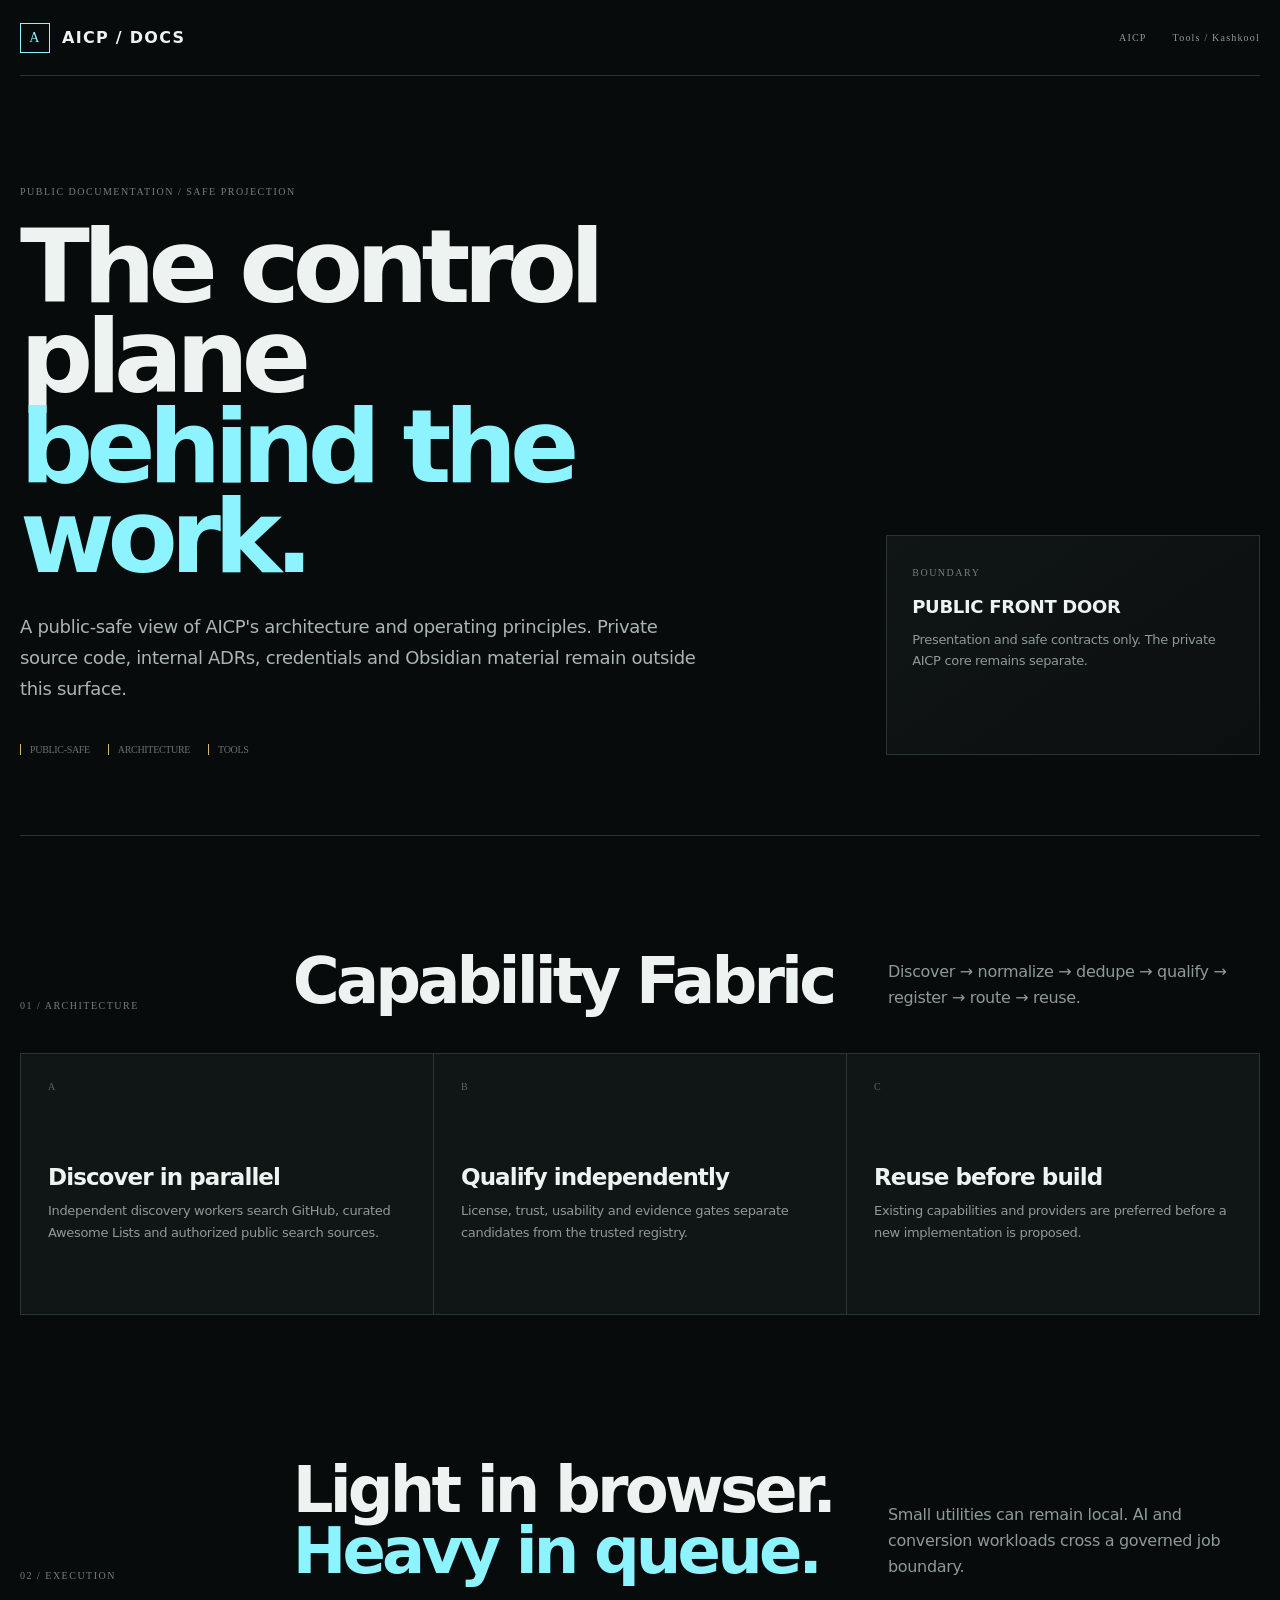
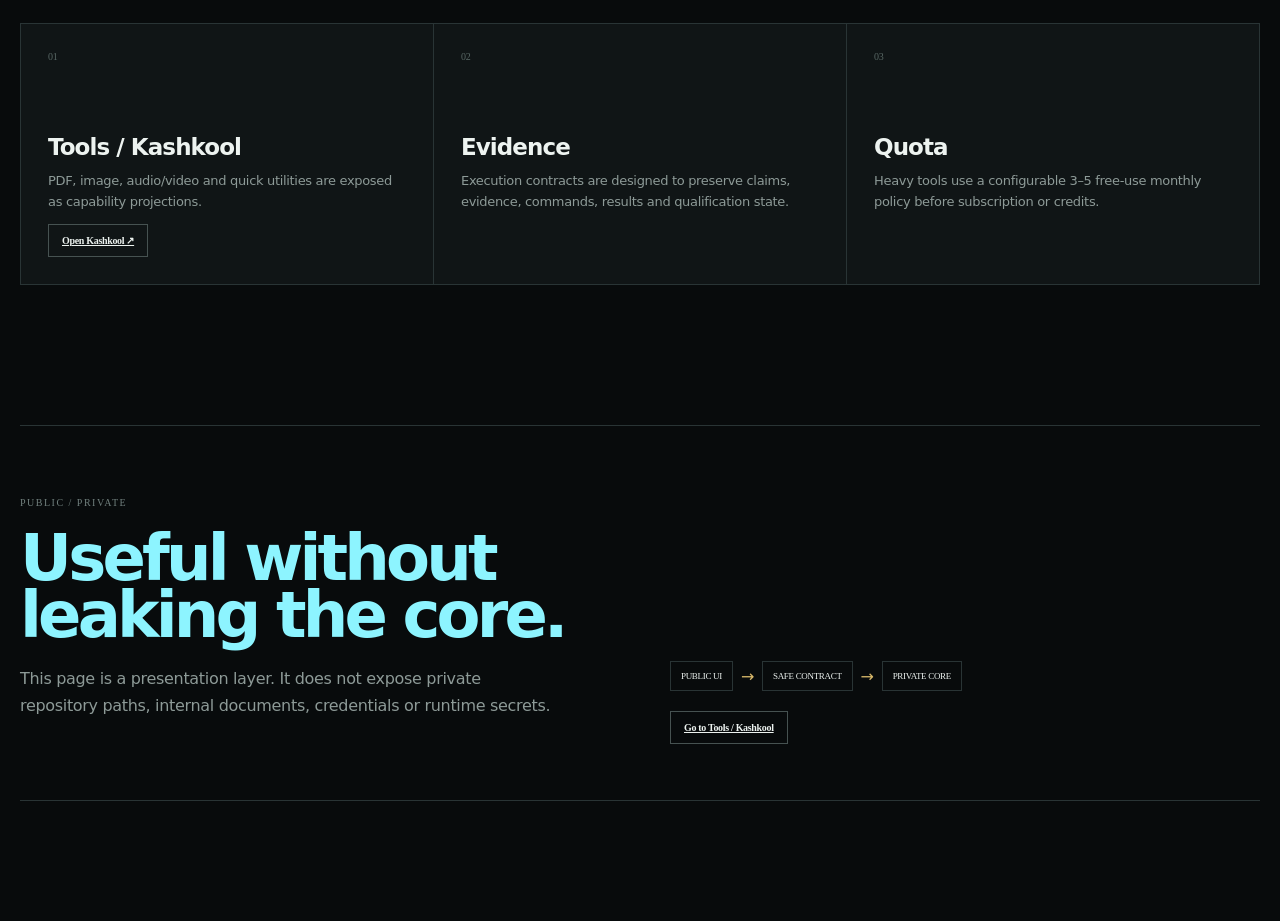
==== docs/index.html @ 6604a56f "feat: publish AICP Tools Kashkool" ====
<!doctype html>
<html lang="en">
<head><meta charset="utf-8"><meta name="viewport" content="width=device-width,initial-scale=1">
<title>AICP — Public Documentation</title><link rel="stylesheet" href="../tools/style.css"></head>
<body>
<header class="nav"><a class="brand" href="../"><span class="brand-mark">A</span><span>AICP / DOCS</span></a>
<nav><a href="../">AICP</a><a href="../tools/">Tools / Kashkool</a></nav></header>
<main>
<section class="hero"><div><p class="eyebrow">PUBLIC DOCUMENTATION / SAFE PROJECTION</p><h1>The control plane<br><em>behind the work.</em></h1>
<p class="lede">A public-safe view of AICP's architecture and operating principles. Private source code, internal ADRs, credentials and Obsidian material remain outside this surface.</p>
<div class="hero-meta"><span>PUBLIC-SAFE</span><span>ARCHITECTURE</span><span>TOOLS</span></div></div>
<aside class="status"><span class="status-kicker">BOUNDARY</span><strong>PUBLIC FRONT DOOR</strong><p>Presentation and safe contracts only. The private AICP core remains separate.</p></aside></section>
<section class="catalog"><div class="section-head"><span>01 / ARCHITECTURE</span><h2>Capability Fabric</h2><p>Discover → normalize → dedupe → qualify → register → route → reuse.</p></div>
<div class="grid"><article class="tool featured"><span class="num">A</span><h3>Discover in parallel</h3><p>Independent discovery workers search GitHub, curated Awesome Lists and authorized public search sources.</p></article>
<article class="tool"><span class="num">B</span><h3>Qualify independently</h3><p>License, trust, usability and evidence gates separate candidates from the trusted registry.</p></article>
<article class="tool"><span class="num">C</span><h3>Reuse before build</h3><p>Existing capabilities and providers are preferred before a new implementation is proposed.</p></article></div></section>
<section class="catalog"><div class="section-head"><span>02 / EXECUTION</span><h2>Light in browser.<br><em>Heavy in queue.</em></h2><p>Small utilities can remain local. AI and conversion workloads cross a governed job boundary.</p></div>
<div class="grid"><article class="tool featured"><span class="num">01</span><h3>Tools / Kashkool</h3><p>PDF, image, audio/video and quick utilities are exposed as capability projections.</p><a class="tool-btn" href="../tools/">Open Kashkool ↗</a></article>
<article class="tool"><span class="num">02</span><h3>Evidence</h3><p>Execution contracts are designed to preserve claims, evidence, commands, results and qualification state.</p></article>
<article class="tool"><span class="num">03</span><h3>Quota</h3><p>Heavy tools use a configurable 3–5 free-use monthly policy before subscription or credits.</p></article></div></section>
<section class="governance"><div><span class="eyebrow">PUBLIC / PRIVATE</span><h2>Useful without leaking the core.</h2><p>This page is a presentation layer. It does not expose private repository paths, internal documents, credentials or runtime secrets.</p></div>
<div><div class="fabric-flow"><b>PUBLIC UI</b><i>→</i><b>SAFE CONTRACT</b><i>→</i><b>PRIVATE CORE</b></div><a class="build-btn" href="../tools/">Go to Tools / Kashkool</a></div></section>
</main></body></html>
---- tools/style.css ----
:root{--bg:#080b0c;--surface:#101516;--surface2:#151b1c;--line:#293435;--text:#edf3f0;--muted:#8d9a97;--cyan:#8df4ff;--gold:#d8b86a;--patina:#9fc7b0;--orange:#ffb15c;--max:1240px}
*{box-sizing:border-box}html{scroll-behavior:smooth}body{margin:0;background:var(--bg);color:var(--text);font-family:Manrope,system-ui,sans-serif;letter-spacing:-.02em}a{color:inherit}.nav{height:76px;max-width:var(--max);margin:auto;display:flex;align-items:center;justify-content:space-between;border-bottom:1px solid var(--line)}.brand{display:flex;align-items:center;gap:12px;text-decoration:none;font-weight:800;letter-spacing:.08em}.brand-mark{display:grid;place-items:center;width:30px;height:30px;border:1px solid var(--cyan);color:var(--cyan);font:14px "DM Mono"}.nav nav{display:flex;gap:26px;align-items:center}.nav nav a{text-decoration:none;color:var(--muted);font:10px "DM Mono";letter-spacing:.12em}.nav nav a:hover{color:var(--text)}.nav .back{border:1px solid var(--line);padding:10px 13px;color:var(--text)}
main{max-width:var(--max);margin:auto}.hero{min-height:590px;padding:100px 0 80px;display:grid;grid-template-columns:1.35fr .65fr;gap:90px;align-items:end;border-bottom:1px solid var(--line)}.eyebrow,.section-head>span,.status-kicker{font:500 10px "DM Mono";letter-spacing:.15em;color:#71807e}.hero h1{font-size:clamp(58px,8vw,112px);line-height:.88;letter-spacing:-.07em;margin:25px 0 30px;font-weight:700}.hero h1 em,.section-head h2 em,.governance h2{font-style:normal;color:var(--cyan)}.lede{max-width:680px;color:#aab6b3;font-size:18px;line-height:1.7}.hero-meta{display:flex;gap:18px;margin-top:40px;flex-wrap:wrap;font:10px "DM Mono";color:#657370}.hero-meta span{border-left:1px solid var(--gold);padding-left:9px}.status{border:1px solid var(--line);padding:25px;background:linear-gradient(145deg,var(--surface),#0b0f10);min-height:220px}.status strong{display:block;margin:16px 0 10px;font-size:18px}.status p{color:var(--muted);font-size:13px;line-height:1.6}.status-row{display:flex;justify-content:space-between;border-top:1px solid var(--line);padding:11px 0;font:10px "DM Mono";color:#687673}.status-row b{color:var(--patina)}
.catalog{padding:115px 0 30px}.section-head{display:grid;grid-template-columns:22% 48% 30%;align-items:end;margin-bottom:42px}.section-head h2{font-size:clamp(40px,5vw,70px);line-height:.94;letter-spacing:-.06em;margin:0}.section-head p{color:var(--muted);line-height:1.65;max-width:340px;margin:0}.grid{display:grid;grid-template-columns:repeat(12,1fr);gap:1px;background:var(--line);border:1px solid var(--line)}.tool{grid-column:span 4;background:var(--surface);min-height:260px;padding:27px;position:relative;display:flex;flex-direction:column;transition:transform .2s ease,background .2s ease}.tool.feature{grid-column:span 6;background:#12191a}.tool:hover{background:var(--surface2);transform:translateY(-2px);z-index:2}.num{font:10px "DM Mono";color:#586764}.tag{position:absolute;top:24px;right:24px;font:9px "DM Mono";letter-spacing:.1em;border:1px solid var(--line);padding:6px 8px}.tag.client{color:var(--patina);border-color:#3d594b}.tag.heavy{color:var(--gold);border-color:#665534}.tool h3{font-size:23px;letter-spacing:-.04em;margin:72px 0 10px}.tool p{color:var(--muted);font-size:13px;line-height:1.65;max-width:380px;margin:0}.tool-btn,.build-btn{margin-top:auto;align-self:flex-start;border:1px solid #465251;background:transparent;color:var(--text);padding:10px 13px;font:600 10px "DM Mono";cursor:pointer}.tool-btn:hover,.build-btn:hover{border-color:var(--cyan);color:var(--cyan)}
.governance{margin:110px 0 120px;border-top:1px solid var(--line);border-bottom:1px solid var(--line);padding:65px 0;display:grid;grid-template-columns:1fr 1fr;gap:60px;align-items:end}.governance h2{font-size:clamp(42px,5vw,70px);line-height:.9;letter-spacing:-.06em;margin:20px 0}.governance p{max-width:540px;color:var(--muted);line-height:1.7}.fabric-flow{display:flex;flex-wrap:wrap;gap:8px;align-items:center;margin-bottom:25px}.fabric-flow b{font:9px "DM Mono";border:1px solid var(--line);padding:9px 10px}.fabric-flow i{font-style:normal;color:var(--gold)}.build-btn{margin-top:0}.governance small{display:block;color:#65716f;font:9px "DM Mono";margin-top:13px}
dialog{width:min(680px,calc(100vw - 30px));border:1px solid var(--line);background:#0d1213;color:var(--text);padding:0;box-shadow:0 30px 100px #000b}dialog::backdrop{background:#0009;backdrop-filter:blur(2px)}.dialog-head{display:flex;justify-content:space-between;align-items:center;border-bottom:1px solid var(--line);padding:15px 18px}.dialog-head span{font:10px "DM Mono";color:var(--gold)}.dialog-head button{background:transparent;border:0;color:var(--muted);font-size:25px;cursor:pointer}.dialog-body{padding:25px}.dialog-body h3{font-size:30px;margin:0 0 12px}.dialog-body p{color:var(--muted);line-height:1.7}.tool-form{display:grid;gap:12px;margin-top:20px}.tool-form textarea,.tool-form input{width:100%;background:#070a0b;border:1px solid var(--line);color:var(--text);padding:13px;font:13px Manrope;outline:none}.tool-form button{justify-self:start;background:var(--cyan);border:0;padding:11px 15px;font-weight:800;cursor:pointer}.result{margin-top:15px;border-top:1px solid var(--line);padding-top:15px;color:var(--patina);font:12px "DM Mono";white-space:pre-wrap;word-break:break-word}.qr{max-width:220px;background:white;padding:10px;margin-top:12px}
@media(max-width:900px){.nav,main{margin-left:20px;margin-right:20px}.nav nav a:not(.back){display:none}.hero{grid-template-columns:1fr;padding-top:65px}.status{margin-top:20px}.section-head{display:block}.section-head h2{margin:18px 0}.tool,.tool.feature{grid-column:span 12}.governance{grid-template-columns:1fr;gap:35px}}
@media(prefers-reduced-motion:reduce){html{scroll-behavior:auto}.tool{transition:none}.tool:hover{transform:none}}
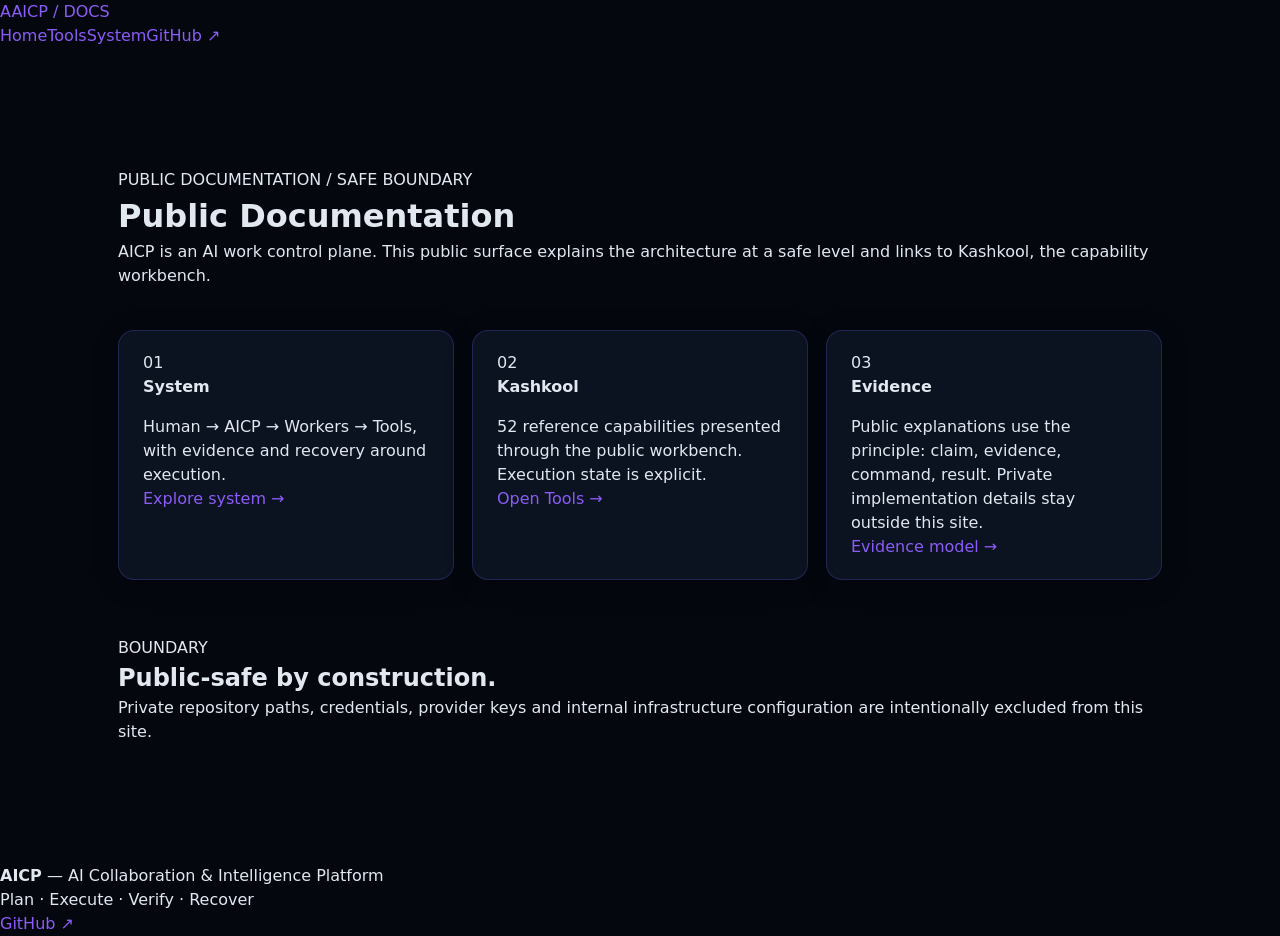
==== commit e1048a48: "feat(public): publish current Kashkool tools and docs" ====
--- a/docs/index.html
+++ b/docs/index.html
@@ -1,23 +1 @@
-<!doctype html>
-<html lang="en">
-<head><meta charset="utf-8"><meta name="viewport" content="width=device-width,initial-scale=1">
-<title>AICP — Public Documentation</title><link rel="stylesheet" href="../tools/style.css"></head>
-<body>
-<header class="nav"><a class="brand" href="../"><span class="brand-mark">A</span><span>AICP / DOCS</span></a>
-<nav><a href="../">AICP</a><a href="../tools/">Tools / Kashkool</a></nav></header>
-<main>
-<section class="hero"><div><p class="eyebrow">PUBLIC DOCUMENTATION / SAFE PROJECTION</p><h1>The control plane<br><em>behind the work.</em></h1>
-<p class="lede">A public-safe view of AICP's architecture and operating principles. Private source code, internal ADRs, credentials and Obsidian material remain outside this surface.</p>
-<div class="hero-meta"><span>PUBLIC-SAFE</span><span>ARCHITECTURE</span><span>TOOLS</span></div></div>
-<aside class="status"><span class="status-kicker">BOUNDARY</span><strong>PUBLIC FRONT DOOR</strong><p>Presentation and safe contracts only. The private AICP core remains separate.</p></aside></section>
-<section class="catalog"><div class="section-head"><span>01 / ARCHITECTURE</span><h2>Capability Fabric</h2><p>Discover → normalize → dedupe → qualify → register → route → reuse.</p></div>
-<div class="grid"><article class="tool featured"><span class="num">A</span><h3>Discover in parallel</h3><p>Independent discovery workers search GitHub, curated Awesome Lists and authorized public search sources.</p></article>
-<article class="tool"><span class="num">B</span><h3>Qualify independently</h3><p>License, trust, usability and evidence gates separate candidates from the trusted registry.</p></article>
-<article class="tool"><span class="num">C</span><h3>Reuse before build</h3><p>Existing capabilities and providers are preferred before a new implementation is proposed.</p></article></div></section>
-<section class="catalog"><div class="section-head"><span>02 / EXECUTION</span><h2>Light in browser.<br><em>Heavy in queue.</em></h2><p>Small utilities can remain local. AI and conversion workloads cross a governed job boundary.</p></div>
-<div class="grid"><article class="tool featured"><span class="num">01</span><h3>Tools / Kashkool</h3><p>PDF, image, audio/video and quick utilities are exposed as capability projections.</p><a class="tool-btn" href="../tools/">Open Kashkool ↗</a></article>
-<article class="tool"><span class="num">02</span><h3>Evidence</h3><p>Execution contracts are designed to preserve claims, evidence, commands, results and qualification state.</p></article>
-<article class="tool"><span class="num">03</span><h3>Quota</h3><p>Heavy tools use a configurable 3–5 free-use monthly policy before subscription or credits.</p></article></div></section>
-<section class="governance"><div><span class="eyebrow">PUBLIC / PRIVATE</span><h2>Useful without leaking the core.</h2><p>This page is a presentation layer. It does not expose private repository paths, internal documents, credentials or runtime secrets.</p></div>
-<div><div class="fabric-flow"><b>PUBLIC UI</b><i>→</i><b>SAFE CONTRACT</b><i>→</i><b>PRIVATE CORE</b></div><a class="build-btn" href="../tools/">Go to Tools / Kashkool</a></div></section>
-</main></body></html>+<!doctype html><html lang="en"><head><meta charset="utf-8"><meta name="viewport" content="width=device-width,initial-scale=1"><title>Public Documentation — AICP</title><meta name="description" content="Public-safe documentation for AICP, Kashkool and the Capability Fabric."><link rel="stylesheet" href="../style.css"></head><body><header class="nav"><a class="brand" href="../"><span class="brand-mark">A</span><span>AICP / DOCS</span></a><nav><a href="../">Home</a><a href="../tools/">Tools</a><a href="../#system">System</a><a href="https://github.com/faridbarahimi">GitHub ↗</a></nav></header><main class="section" style="max-width:1100px;margin:0 auto;padding:120px 28px"><p class="eyebrow">PUBLIC DOCUMENTATION / SAFE BOUNDARY</p><h1>Public Documentation</h1><p class="lede">AICP is an AI work control plane. This public surface explains the architecture at a safe level and links to Kashkool, the capability workbench.</p><div class="grid" style="display:grid;grid-template-columns:repeat(auto-fit,minmax(260px,1fr));gap:18px;margin-top:42px"><article class="card"><span>01</span><h2>System</h2><p>Human → AICP → Workers → Tools, with evidence and recovery around execution.</p><a class="text-link" href="../#system">Explore system →</a></article><article class="card"><span>02</span><h2>Kashkool</h2><p>52 reference capabilities presented through the public workbench. Execution state is explicit.</p><a class="text-link" href="../tools/">Open Tools →</a></article><article class="card"><span>03</span><h2>Evidence</h2><p>Public explanations use the principle: claim, evidence, command, result. Private implementation details stay outside this site.</p><a class="text-link" href="../#evidence">Evidence model →</a></article></div><section style="margin-top:56px"><p class="eyebrow">BOUNDARY</p><h2>Public-safe by construction.</h2><p>Private repository paths, credentials, provider keys and internal infrastructure configuration are intentionally excluded from this site.</p></section></main><footer><div><b>AICP</b> — AI Collaboration &amp; Intelligence Platform</div><div>Plan · Execute · Verify · Recover</div><div><a href="https://github.com/faridbarahimi">GitHub ↗</a></div></footer></body></html>
--- a/style.css
+++ b/style.css
@@ -0,0 +1,870 @@
+:root {
+  --bg: #05070f;
+  --card: #0b1220;
+  --card-border: rgba(99, 102, 241, 0.25);
+  --text: #e2e8f0;
+  --muted: #94a3b8;
+  --primary: #6366f1;
+  --cyan: #8b5cf6;
+  --violet-soft: #c084fc;
+  --blue: #38bdf8;
+  --green: #22c55e;
+  --purple: #8b5cf6;
+  --orange: #f59e0b;
+  --glow: 0 0 40px rgba(99, 102, 241, 0.35);
+  --radius: 16px;
+  --font: 'Inter', system-ui, sans-serif;
+  --mono: 'JetBrains Mono', monospace;
+}
+
+* {
+  box-sizing: border-box;
+  margin: 0;
+  padding: 0;
+}
+
+body {
+  font-family: var(--font);
+  background: var(--bg);
+  color: var(--text);
+  line-height: 1.5;
+  min-height: 100vh;
+  overflow-x: hidden;
+}
+
+a {
+  color: var(--cyan);
+  text-decoration: none;
+}
+a:hover {
+  text-decoration: underline;
+}
+
+/* Background effects */
+.bg-grid {
+  position: fixed;
+  inset: 0;
+  background-image:
+    linear-gradient(rgba(99, 102, 241, 0.04) 1px, transparent 1px),
+    linear-gradient(90deg, rgba(99, 102, 241, 0.04) 1px, transparent 1px);
+  background-size: 48px 48px;
+  pointer-events: none;
+  z-index: 0;
+}
+.bg-glow {
+  position: fixed;
+  top: -20%;
+  left: 50%;
+  transform: translateX(-50%);
+  width: 80vw;
+  height: 60vh;
+  background: radial-gradient(ellipse, rgba(99, 102, 241, 0.18), transparent 70%);
+  pointer-events: none;
+  z-index: 0;
+}
+
+/* Header */
+.header {
+  position: relative;
+  z-index: 1;
+  max-width: 1200px;
+  margin: 0 auto;
+  padding: 2.5rem 1.5rem 1rem;
+  display: flex;
+  flex-wrap: wrap;
+  gap: 1.5rem;
+  align-items: flex-start;
+  justify-content: space-between;
+}
+.logo-area {
+  display: flex;
+  align-items: center;
+  gap: 1rem;
+}
+.logo-mark {
+  width: 48px;
+  height: 48px;
+}
+.logo-mark svg {
+  width: 100%;
+  height: 100%;
+}
+.logo-title {
+  font-size: 1.75rem;
+  font-weight: 800;
+  letter-spacing: -0.02em;
+  background: linear-gradient(135deg, #8b5cf6, #38bdf8);
+  -webkit-background-clip: text;
+  -webkit-text-fill-color: transparent;
+  background-clip: text;
+}
+.logo-sub {
+  display: block;
+  font-size: 0.7rem;
+  color: var(--muted);
+  letter-spacing: 0.08em;
+  margin-top: 2px;
+}
+.tagline {
+  max-width: 320px;
+  font-size: 0.9rem;
+  color: var(--muted);
+}
+.pipeline-badges {
+  display: flex;
+  flex-wrap: wrap;
+  gap: 0.5rem;
+}
+.p-badge {
+  font-size: 0.75rem;
+  font-weight: 600;
+  padding: 0.35rem 0.75rem;
+  border-radius: 999px;
+  border: 1px solid;
+  letter-spacing: 0.04em;
+}
+.p-badge.plan { color: #a5b4fc; border-color: #6366f1; background: rgba(99,102,241,0.15); }
+.p-badge.execute { color: #c084fc; border-color: #8b5cf6; background: rgba(139,92,246,0.15); }
+.p-badge.verify { color: #86efac; border-color: #22c55e; background: rgba(34,197,94,0.15); }
+.p-badge.recover { color: #c4b5fd; border-color: #8b5cf6; background: rgba(139,92,246,0.15); }
+
+/* Hero */
+.hero {
+  position: relative;
+  z-index: 1;
+  max-width: 1200px;
+  margin: 1rem auto 0;
+  padding: 0 1.5rem;
+  display: grid;
+  grid-template-columns: 1fr 2fr 1fr;
+  gap: 1.5rem;
+  align-items: start;
+}
+@media (max-width: 900px) {
+  .hero {
+    grid-template-columns: 1fr;
+  }
+}
+.models-box, .tools-box {
+  background: var(--card);
+  border: 1px solid var(--card-border);
+  border-radius: var(--radius);
+  padding: 1rem;
+  box-shadow: var(--glow);
+}
+.box-label {
+  font-size: 0.7rem;
+  font-weight: 600;
+  letter-spacing: 0.1em;
+  color: var(--muted);
+  margin-bottom: 0.75rem;
+}
+.model-icons, .tool-icons {
+  display: flex;
+  flex-wrap: wrap;
+  gap: 0.4rem;
+}
+.model-icons span, .tool-icons span {
+  font-size: 0.75rem;
+  padding: 0.3rem 0.6rem;
+  border-radius: 8px;
+  background: rgba(99,102,241,0.12);
+  border: 1px solid rgba(99,102,241,0.3);
+  color: #c7d2fe;
+}
+
+.hero-center {
+  text-align: center;
+}
+.human-node {
+  margin-bottom: 0.5rem;
+}
+.node-icon.human {
+  font-size: 1.5rem;
+}
+.node-label {
+  font-size: 0.8rem;
+  color: var(--muted);
+}
+.core-node {
+  position: relative;
+  width: 120px;
+  height: 120px;
+  margin: 0.5rem auto 1rem;
+}
+.core-ring {
+  position: absolute;
+  inset: 0;
+  border-radius: 50%;
+  border: 2px solid transparent;
+  background: linear-gradient(var(--bg), var(--bg)) padding-box,
+              linear-gradient(135deg, #8b5cf6, #38bdf8) border-box;
+  animation: pulse 3s ease-in-out infinite;
+}
+@keyframes pulse {
+  0%, 100% { box-shadow: 0 0 20px rgba(99,102,241,0.4); }
+  50% { box-shadow: 0 0 40px rgba(139,92,246,0.5); }
+}
+.core-inner {
+  position: absolute;
+  inset: 12px;
+  border-radius: 50%;
+  background: linear-gradient(145deg, #1e1b4b, #0f172a);
+  display: flex;
+  flex-direction: column;
+  align-items: center;
+  justify-content: center;
+  border: 1px solid rgba(99,102,241,0.4);
+}
+.core-logo {
+  font-size: 1.5rem;
+  font-weight: 800;
+  background: linear-gradient(135deg, #8b5cf6, #38bdf8);
+  -webkit-background-clip: text;
+  -webkit-text-fill-color: transparent;
+}
+.core-name {
+  font-size: 0.7rem;
+  font-weight: 600;
+  letter-spacing: 0.1em;
+  color: #a5b4fc;
+}
+.workers-row {
+  display: flex;
+  flex-wrap: wrap;
+  justify-content: center;
+  gap: 0.5rem;
+  margin-bottom: 0.75rem;
+}
+.worker-card {
+  background: rgba(15, 23, 42, 0.9);
+  border: 1px solid rgba(99,102,241,0.3);
+  border-radius: 12px;
+  padding: 0.5rem 0.75rem;
+  font-size: 0.7rem;
+  font-weight: 600;
+  display: flex;
+  flex-direction: column;
+  align-items: center;
+  gap: 0.2rem;
+  min-width: 70px;
+}
+.worker-card.main {
+  border-color: #8b5cf6;
+  box-shadow: 0 0 15px rgba(139,92,246,0.3);
+}
+.w-icon { font-size: 1.1rem; }
+.real-world {
+  font-size: 0.75rem;
+  font-weight: 600;
+  letter-spacing: 0.15em;
+  color: var(--cyan);
+  margin-top: 0.5rem;
+}
+
+.live-overview {
+  background: var(--card);
+  border: 1px solid var(--card-border);
+  border-radius: var(--radius);
+  padding: 1rem;
+  margin-top: 1rem;
+  box-shadow: var(--glow);
+}
+.live-title {
+  font-size: 0.7rem;
+  font-weight: 600;
+  letter-spacing: 0.08em;
+  color: var(--muted);
+  margin-bottom: 0.75rem;
+}
+.live-stats {
+  display: grid;
+  grid-template-columns: 1fr 1fr;
+  gap: 0.75rem;
+}
+.stat-val {
+  font-size: 1.5rem;
+  font-weight: 700;
+  font-family: var(--mono);
+  color: #e0e7ff;
+}
+.stat-label {
+  font-size: 0.7rem;
+  color: var(--muted);
+  display: flex;
+  align-items: center;
+  gap: 0.3rem;
+}
+.dot {
+  width: 6px;
+  height: 6px;
+  border-radius: 50%;
+  display: inline-block;
+}
+.dot.green { background: var(--green); box-shadow: 0 0 6px var(--green); }
+.dot.blue { background: #3b82f6; box-shadow: 0 0 6px #3b82f6; }
+.dot.cyan { background: var(--cyan); box-shadow: 0 0 6px var(--cyan); }
+
+.quote {
+  position: relative;
+  z-index: 1;
+  text-align: center;
+  max-width: 600px;
+  margin: 2rem auto;
+  padding: 0 1.5rem;
+  font-size: 1.25rem;
+  color: var(--muted);
+  font-style: italic;
+}
+.quote strong {
+  color: #e0e7ff;
+  font-style: normal;
+}
+
+/* Dashboard grid */
+.dashboard {
+  position: relative;
+  z-index: 1;
+  max-width: 1200px;
+  margin: 0 auto 3rem;
+  padding: 0 1.5rem;
+  display: grid;
+  grid-template-columns: repeat(12, 1fr);
+  gap: 1.25rem;
+}
+
+.card {
+  background: var(--card);
+  border: 1px solid var(--card-border);
+  border-radius: var(--radius);
+  padding: 1.25rem 1.5rem;
+  box-shadow: 0 4px 24px rgba(0,0,0,0.3);
+}
+.card h2 {
+  font-size: 1rem;
+  font-weight: 700;
+  margin-bottom: 1rem;
+  display: flex;
+  align-items: center;
+  gap: 0.5rem;
+  flex-wrap: wrap;
+}
+.card h2 .icon { font-size: 1.1rem; }
+.badge {
+  font-size: 0.65rem;
+  font-weight: 500;
+  padding: 0.15rem 0.5rem;
+  border-radius: 6px;
+  background: rgba(99,102,241,0.2);
+  color: #a5b4fc;
+  border: 1px solid rgba(99,102,241,0.3);
+}
+.live-badge {
+  font-size: 0.65rem;
+  color: var(--green);
+  font-weight: 500;
+}
+
+/* Card spans */
+.what-is { grid-column: span 5; }
+.architecture { grid-column: span 7; }
+.worker-network { grid-column: span 5; }
+.telemetry { grid-column: span 7; }
+.pipeline { grid-column: span 12; }
+.routing { grid-column: span 4; }
+.continuity { grid-column: span 4; }
+.evidence { grid-column: span 4; }
+.ecosystem { grid-column: span 4; }
+.status { grid-column: span 4; }
+.roadmap { grid-column: span 4; }
+.cta { grid-column: span 12; text-align: center; }
+
+@media (max-width: 900px) {
+  .what-is, .architecture, .worker-network, .telemetry,
+  .routing, .continuity, .evidence, .ecosystem, .status, .roadmap {
+    grid-column: span 12;
+  }
+}
+
+/* What is */
+.what-is p {
+  font-size: 0.9rem;
+  color: var(--muted);
+  margin-bottom: 1rem;
+}
+.feature-grid {
+  display: grid;
+  grid-template-columns: 1fr 1fr;
+  gap: 0.5rem;
+}
+.feat {
+  font-size: 0.8rem;
+  padding: 0.5rem 0.75rem;
+  background: rgba(99,102,241,0.08);
+  border-radius: 10px;
+  border: 1px solid rgba(99,102,241,0.15);
+  display: flex;
+  align-items: center;
+  gap: 0.4rem;
+}
+
+/* Architecture */
+.arch-diagram {
+  font-size: 0.8rem;
+}
+.arch-top {
+  text-align: center;
+  margin-bottom: 0.75rem;
+}
+.arch-human {
+  display: inline-block;
+  padding: 0.35rem 0.9rem;
+  background: rgba(99,102,241,0.15);
+  border-radius: 999px;
+  border: 1px solid rgba(99,102,241,0.4);
+  font-weight: 600;
+}
+.arch-flow {
+  display: grid;
+  grid-template-columns: 1fr 2fr 1fr;
+  gap: 0.75rem;
+  margin-bottom: 0.75rem;
+}
+@media (max-width: 700px) {
+  .arch-flow { grid-template-columns: 1fr; }
+}
+.arch-models, .arch-tools {
+  background: rgba(15,23,42,0.8);
+  border: 1px solid rgba(99,102,241,0.2);
+  border-radius: 12px;
+  padding: 0.75rem;
+}
+.arch-box-title {
+  font-size: 0.7rem;
+  font-weight: 600;
+  letter-spacing: 0.06em;
+  color: var(--muted);
+  margin-bottom: 0.5rem;
+}
+.arch-models ul, .arch-tools ul {
+  list-style: none;
+  font-size: 0.75rem;
+  color: #cbd5e1;
+}
+.arch-models li, .arch-tools li {
+  padding: 0.2rem 0;
+}
+.arch-core {
+  text-align: center;
+}
+.control-plane {
+  display: inline-block;
+  padding: 0.6rem 1.2rem;
+  background: linear-gradient(135deg, rgba(99,102,241,0.3), rgba(139,92,246,0.2));
+  border: 1px solid rgba(99,102,241,0.5);
+  border-radius: 12px;
+  font-weight: 700;
+  font-size: 0.85rem;
+  margin-bottom: 0.75rem;
+  box-shadow: 0 0 20px rgba(99,102,241,0.3);
+}
+.arch-modules {
+  display: grid;
+  grid-template-columns: 1fr 1fr 1fr;
+  gap: 0.4rem;
+}
+.mod {
+  background: rgba(15,23,42,0.9);
+  border: 1px solid rgba(99,102,241,0.25);
+  border-radius: 8px;
+  padding: 0.4rem;
+  font-size: 0.7rem;
+  font-weight: 600;
+}
+.mod small {
+  display: block;
+  font-weight: 400;
+  color: var(--muted);
+  font-size: 0.65rem;
+}
+.arch-workers {
+  text-align: center;
+  margin: 0.75rem 0;
+}
+.worker-bots {
+  display: flex;
+  justify-content: center;
+  gap: 0.75rem;
+  font-size: 1.4rem;
+}
+.arch-real {
+  display: flex;
+  justify-content: center;
+  flex-wrap: wrap;
+  gap: 0.5rem;
+}
+.arch-real span {
+  font-size: 0.75rem;
+  padding: 0.3rem 0.7rem;
+  background: rgba(139,92,246,0.1);
+  border: 1px solid rgba(139,92,246,0.3);
+  border-radius: 8px;
+  color: #c084fc;
+}
+
+/* Worker Network */
+.network {
+  position: relative;
+  display: grid;
+  grid-template-columns: 1fr 1fr;
+  gap: 0.6rem;
+  min-height: 180px;
+}
+.n-node {
+  background: rgba(15,23,42,0.9);
+  border: 1px solid rgba(99,102,241,0.3);
+  border-radius: 12px;
+  padding: 0.6rem;
+  font-size: 0.8rem;
+  font-weight: 600;
+  text-align: center;
+}
+.n-node small {
+  display: block;
+  font-weight: 400;
+  font-size: 0.65rem;
+  color: var(--muted);
+  margin-top: 0.2rem;
+}
+.n-center {
+  position: absolute;
+  top: 50%;
+  left: 50%;
+  transform: translate(-50%, -50%);
+  width: 56px;
+  height: 56px;
+  border-radius: 50%;
+  background: linear-gradient(135deg, #8b5cf6, #38bdf8);
+  display: flex;
+  align-items: center;
+  justify-content: center;
+  font-weight: 800;
+  font-size: 0.75rem;
+  box-shadow: 0 0 25px rgba(99,102,241,0.5);
+  z-index: 2;
+}
+
+/* Telemetry */
+.tele-grid {
+  display: grid;
+  grid-template-columns: repeat(3, 1fr);
+  gap: 0.75rem;
+  margin-bottom: 1rem;
+}
+.tele-item {
+  text-align: center;
+  background: rgba(15,23,42,0.7);
+  border-radius: 10px;
+  padding: 0.6rem;
+  border: 1px solid rgba(99,102,241,0.15);
+}
+.t-val {
+  font-size: 1.25rem;
+  font-weight: 700;
+  font-family: var(--mono);
+}
+.t-val.green { color: var(--green); }
+.t-label {
+  font-size: 0.7rem;
+  color: var(--muted);
+}
+.lang-bar {
+  display: flex;
+  flex-direction: column;
+  gap: 0.35rem;
+}
+.lang-item {
+  font-size: 0.75rem;
+  display: flex;
+  justify-content: space-between;
+  padding: 0.25rem 0.5rem;
+  background: rgba(15,23,42,0.6);
+  border-radius: 6px;
+  border-left: 3px solid var(--c, #6366f1);
+}
+
+/* Pipeline */
+.pipe {
+  display: flex;
+  flex-wrap: wrap;
+  align-items: center;
+  justify-content: center;
+  gap: 0.35rem;
+}
+.pipe-step {
+  background: rgba(15,23,42,0.9);
+  border: 1px solid rgba(99,102,241,0.3);
+  border-radius: 12px;
+  padding: 0.6rem 0.9rem;
+  text-align: center;
+  font-size: 0.8rem;
+  font-weight: 600;
+  min-width: 80px;
+}
+.pipe-step span {
+  display: block;
+  font-size: 0.65rem;
+  color: var(--cyan);
+  margin-bottom: 0.15rem;
+}
+.pipe-step small {
+  display: block;
+  font-weight: 400;
+  font-size: 0.65rem;
+  color: var(--muted);
+}
+.pipe-arrow {
+  color: var(--primary);
+  font-weight: 700;
+}
+
+/* Routing */
+.route-flow {
+  display: flex;
+  flex-wrap: wrap;
+  align-items: center;
+  gap: 0.4rem;
+  margin-bottom: 0.75rem;
+  justify-content: center;
+}
+.r-step {
+  font-size: 0.8rem;
+  font-weight: 600;
+  padding: 0.4rem 0.7rem;
+  background: rgba(99,102,241,0.15);
+  border-radius: 8px;
+  border: 1px solid rgba(99,102,241,0.3);
+}
+.r-arrow { color: var(--muted); }
+.route-options {
+  display: grid;
+  grid-template-columns: 1fr 1fr;
+  gap: 0.4rem;
+}
+.r-opt {
+  font-size: 0.75rem;
+  font-weight: 600;
+  padding: 0.45rem;
+  text-align: center;
+  border-radius: 8px;
+  border: 1px solid;
+}
+.r-opt.free { color: #86efac; border-color: #22c55e; background: rgba(34,197,94,0.12); }
+.r-opt.cheap { color: #c084fc; border-color: #8b5cf6; background: rgba(139,92,246,0.12); }
+.r-opt.specialist { color: #c4b5fd; border-color: #8b5cf6; background: rgba(139,92,246,0.12); }
+.r-opt.escalate { color: #fcd34d; border-color: #f59e0b; background: rgba(245,158,11,0.12); }
+
+/* Continuity */
+.cont-flow {
+  display: flex;
+  flex-wrap: wrap;
+  align-items: center;
+  justify-content: center;
+  gap: 0.4rem;
+  margin-bottom: 0.75rem;
+}
+.c-box {
+  font-size: 0.75rem;
+  font-weight: 600;
+  padding: 0.5rem 0.7rem;
+  background: rgba(15,23,42,0.9);
+  border: 1px solid rgba(99,102,241,0.3);
+  border-radius: 10px;
+  text-align: center;
+}
+.c-box small { display: block; font-weight: 400; color: var(--muted); font-size: 0.65rem; }
+.c-box.stop { border-color: #ef4444; color: #fca5a5; background: rgba(239,68,68,0.1); }
+.c-box.result { border-color: #22c55e; color: #86efac; background: rgba(34,197,94,0.1); }
+.c-arrow { color: var(--muted); }
+.cont-note {
+  text-align: center;
+  font-size: 0.8rem;
+  font-weight: 600;
+  color: var(--cyan);
+}
+
+/* Evidence */
+.ev-flow {
+  display: flex;
+  flex-wrap: wrap;
+  align-items: center;
+  justify-content: center;
+  gap: 0.35rem;
+  margin-bottom: 0.75rem;
+}
+.ev-item {
+  font-size: 0.8rem;
+  font-weight: 600;
+  padding: 0.45rem 0.7rem;
+  background: rgba(99,102,241,0.12);
+  border: 1px solid rgba(99,102,241,0.3);
+  border-radius: 8px;
+}
+.ev-arrow { color: var(--muted); }
+.ev-quote {
+  font-size: 0.85rem;
+  color: var(--muted);
+  font-style: italic;
+  text-align: center;
+}
+
+/* Ecosystem */
+.eco-grid {
+  display: grid;
+  grid-template-columns: 1fr 1fr;
+  gap: 0.6rem;
+}
+.eco-item {
+  text-align: center;
+  padding: 0.75rem;
+  background: rgba(15,23,42,0.8);
+  border: 1px solid rgba(99,102,241,0.25);
+  border-radius: 12px;
+  font-size: 0.85rem;
+  font-weight: 600;
+}
+.eco-icon { font-size: 1.4rem; display: block; margin-bottom: 0.3rem; }
+.eco-item small { display: block; font-weight: 400; color: var(--muted); font-size: 0.7rem; }
+
+/* Status */
+.status-bars {
+  display: flex;
+  flex-direction: column;
+  gap: 0.6rem;
+}
+.s-row {
+  display: grid;
+  grid-template-columns: 90px 1fr 40px 60px;
+  align-items: center;
+  gap: 0.5rem;
+  font-size: 0.8rem;
+}
+.bar {
+  height: 8px;
+  background: rgba(15,23,42,0.9);
+  border-radius: 4px;
+  overflow: hidden;
+}
+.bar div {
+  height: 100%;
+  background: linear-gradient(90deg, #8b5cf6, #38bdf8);
+  border-radius: 4px;
+}
+.s-tag {
+  font-size: 0.65rem;
+  font-weight: 600;
+  padding: 0.15rem 0.4rem;
+  border-radius: 4px;
+  text-align: center;
+}
+.s-tag.active { background: rgba(34,197,94,0.2); color: #86efac; }
+.s-tag.design { background: rgba(245,158,11,0.2); color: #fcd34d; }
+
+/* Roadmap */
+.road {
+  display: flex;
+  flex-direction: column;
+  gap: 0.75rem;
+}
+.r-item {
+  display: grid;
+  grid-template-columns: 16px 50px 1fr 80px;
+  align-items: center;
+  gap: 0.5rem;
+  font-size: 0.8rem;
+}
+.r-dot {
+  width: 12px;
+  height: 12px;
+  border-radius: 50%;
+  border: 2px solid;
+}
+.r-item.done .r-dot { background: var(--green); border-color: var(--green); }
+.r-item.progress .r-dot { background: var(--cyan); border-color: var(--cyan); box-shadow: 0 0 8px var(--cyan); }
+.r-item.planned .r-dot { background: transparent; border-color: var(--muted); }
+.r-ver { font-weight: 700; font-family: var(--mono); font-size: 0.75rem; }
+.r-name { color: #cbd5e1; }
+.r-state { font-size: 0.7rem; text-align: right; }
+.r-item.done .r-state { color: var(--green); }
+.r-item.progress .r-state { color: var(--cyan); }
+.r-item.planned .r-state { color: var(--muted); }
+
+/* CTA */
+.cta h2 {
+  justify-content: center;
+  font-size: 1.35rem;
+  margin-bottom: 0.5rem;
+}
+.cta p {
+  color: var(--muted);
+  margin-bottom: 1.25rem;
+}
+.btn {
+  display: inline-block;
+  padding: 0.75rem 1.75rem;
+  background: linear-gradient(135deg, #8b5cf6, #38bdf8);
+  color: white !important;
+  font-weight: 700;
+  border-radius: 999px;
+  text-decoration: none !important;
+  box-shadow: 0 0 30px rgba(99,102,241,0.4);
+  transition: transform 0.2s, box-shadow 0.2s;
+}
+.btn:hover {
+  transform: translateY(-2px);
+  box-shadow: 0 0 40px rgba(139,92,246,0.5);
+}
+.final-quote {
+  margin-top: 1.5rem;
+  font-size: 0.9rem;
+  color: var(--muted);
+  font-style: italic;
+}
+
+/* Footer */
+.footer {
+  position: relative;
+  z-index: 1;
+  text-align: center;
+  padding: 2rem 1.5rem;
+  font-size: 0.8rem;
+  color: var(--muted);
+  border-top: 1px solid rgba(99,102,241,0.15);
+}
+/* Interactive showcase v2 additions */
+.card,.hero,.quote{transition:transform .45s ease,opacity .65s ease,box-shadow .35s ease}.card:hover{box-shadow:0 18px 55px rgba(0,0,0,.25),0 0 0 1px rgba(139,92,246,.08)}.card.visible,.hero.visible,.quote.visible{opacity:1;transform:none}.network-active{border-color:var(--cyan)!important;box-shadow:0 0 24px rgba(139,92,246,.32)!important;transform:scale(1.05)}.pipeline[data-active]{--active:1}.pipe-step{transition:transform .25s ease,box-shadow .25s ease,border-color .25s ease}.pipe-step.active{transform:translateY(-5px)}.status-signals .bar.signal{opacity:.8}.status-signals .bar.signal div{width:100%;background:linear-gradient(90deg,var(--primary),var(--cyan))}.status-signals .s-tag{font-size:.68rem;color:var(--cyan);white-space:nowrap}.workbench{grid-column:1/-1}.workbench-grid{display:grid;grid-template-columns:.8fr 1.2fr;gap:24px;align-items:stretch}.wb-control{padding:20px;border:1px solid var(--card-border);border-radius:12px;background:rgba(99,102,241,.04)}.wb-control label{display:block;color:var(--muted);font-size:.78rem;margin:10px 0 5px}.wb-control output{float:right;color:var(--cyan);font-family:var(--mono)}.wb-control input{width:100%;accent-color:var(--cyan)}.wb-run{margin-top:18px}.wb-note{font-size:.7rem;color:var(--muted);margin-top:15px}.wb-visual{position:relative;min-height:230px;border:1px solid var(--card-border);border-radius:12px;overflow:hidden;background:radial-gradient(circle at 50% 50%,rgba(99,102,241,.13),transparent 65%)}.wb-route{position:absolute;padding:12px 16px;border:1px solid var(--card-border);border-radius:10px;background:#0a1020;color:var(--muted);font:700 .7rem var(--mono);transition:.3s}.r-free{left:7%;top:18%}.r-special{left:39%;top:48%}.r-escalate{right:7%;top:18%}.wb-route.selected{color:#fff;border-color:var(--cyan);box-shadow:0 0 28px rgba(139,92,246,.25);transform:scale(1.05)}.wb-path{position:absolute;left:13%;right:13%;top:50%;height:2px;background:linear-gradient(90deg,var(--green),var(--cyan),var(--orange));opacity:.35}.wb-path:after{content:'';position:absolute;width:9px;height:9px;top:50%;left:0;transform:translate(-50%,-50%);border-radius:50%;background:var(--cyan);box-shadow:0 0 16px var(--cyan)}.wb-path.animate:after{animation:wbflow 1.4s ease-in-out}.wb-status{position:absolute;left:16px;right:16px;bottom:13px;padding:8px;border-radius:8px;background:#050912dd;color:#a5b4fc;font:9px var(--mono);text-align:center}.public-clock{margin-left:auto;color:var(--muted);font:9px var(--mono);align-self:flex-end}@keyframes wbflow{0%{left:0;opacity:0}15%{opacity:1}85%{opacity:1}100%{left:100%;opacity:0}}@media(max-width:800px){.workbench-grid{grid-template-columns:1fr}.public-clock{display:none}}
+.analytics-model{grid-column:1/-1}.model-intro,.tele-note{color:var(--muted);font-size:.78rem}.analytics-grid{display:grid;grid-template-columns:1fr 1fr;gap:18px;margin-top:16px}.chart-wrap{border:1px solid var(--card-border);border-radius:12px;padding:16px;background:rgba(99,102,241,.035)}.chart-wrap h3{font-size:.82rem;margin:0;color:#cbd5e1}.analytic-svg{width:100%;height:auto;margin-top:10px}.analytic-svg line{stroke:#334155}.analytic-svg polyline{fill:none;stroke:var(--cyan);stroke-width:3;filter:drop-shadow(0 0 5px rgba(139,92,246,.35))}.analytic-svg circle{fill:#e2e8f0}.analytic-svg text{fill:#718096;font:10px var(--mono)}.assurance-bars{display:grid;gap:16px;margin-top:18px}.assurance-bars div{display:grid;grid-template-columns:150px 1fr;align-items:center;gap:10px;font-size:.68rem;color:var(--muted)}.assurance-bars i{height:7px;border-radius:7px;background:linear-gradient(90deg,var(--primary),var(--cyan));width:var(--v);box-shadow:0 0 12px rgba(139,92,246,.18)}.chart-foot{display:block;color:#66758c;font-size:.62rem;margin-top:18px}.stat-label small{display:block;color:#64748b;font-size:.58rem;margin-left:16px}.tele-note{margin:-10px 0 16px}@media(max-width:800px){.analytics-grid{grid-template-columns:1fr}}
+
+/* VPS chat */
+.chat-card{position:relative;overflow:hidden}
+.chat-head{display:flex;justify-content:space-between;gap:20px;align-items:flex-start}
+.chat-intro{max-width:760px;color:var(--muted);line-height:1.7;margin:.4rem 0 0}
+.chat-connection{white-space:nowrap;font-family:'JetBrains Mono',monospace;font-size:.78rem;color:var(--muted);padding-top:.4rem}
+.chat-layout{display:grid;grid-template-columns:1.4fr 1fr;gap:18px;margin-top:20px}
+.chat-messages{min-height:250px;max-height:360px;overflow:auto;border:1px solid rgba(99,102,241,.18);border-radius:16px;padding:16px;background:rgba(2,6,23,.48)}
+.chat-msg{padding:11px 13px;margin:0 0 10px;border-radius:12px;border:1px solid rgba(148,163,184,.12)}
+.chat-msg p{margin:.35rem 0 0;line-height:1.55;white-space:pre-wrap;word-break:break-word}
+.chat-msg.user{background:rgba(99,102,241,.12);margin-left:12%}
+.chat-msg.system{background:rgba(245,158,11,.07)}
+.chat-msg.assistant{background:rgba(139,92,246,.08);margin-right:12%}
+.msg-role{font:600 .68rem 'JetBrains Mono',monospace;letter-spacing:.08em;color:#94a3b8}
+.chat-compose{display:flex;flex-direction:column;justify-content:space-between;gap:12px;padding:14px;border:1px solid rgba(99,102,241,.18);border-radius:16px;background:rgba(15,23,42,.48)}
+#chatInput{width:100%;min-height:150px;resize:vertical;background:rgba(2,6,23,.5);border:1px solid rgba(148,163,184,.2);border-radius:12px;color:inherit;padding:13px;font:inherit;outline:none}
+#chatInput:focus{border-color:rgba(99,102,241,.7);box-shadow:0 0 0 3px rgba(99,102,241,.08)}
+.chat-actions{display:flex;align-items:center;justify-content:space-between;gap:12px;font:500 .7rem 'JetBrains Mono',monospace;color:var(--muted)}
+.chat-actions .btn:disabled{opacity:.5;cursor:wait}
+.chat-config{margin-top:14px;color:var(--muted);font-size:.78rem}
+.chat-config p{line-height:1.6;margin:.55rem 0}
+.chat-security{font-family:'JetBrains Mono',monospace;font-size:.7rem}
+.dot.amber{background:#f59e0b}.dot.red{background:#ef4444}.dot.blue{background:#3b82f6}
+@media(max-width:760px){.chat-head{flex-direction:column}.chat-layout{grid-template-columns:1fr}.chat-messages{max-height:300px}.chat-compose{min-height:230px}.chat-actions{align-items:flex-end;flex-direction:column}.chat-user{margin-left:0}.chat-msg.assistant{margin-right:0}}
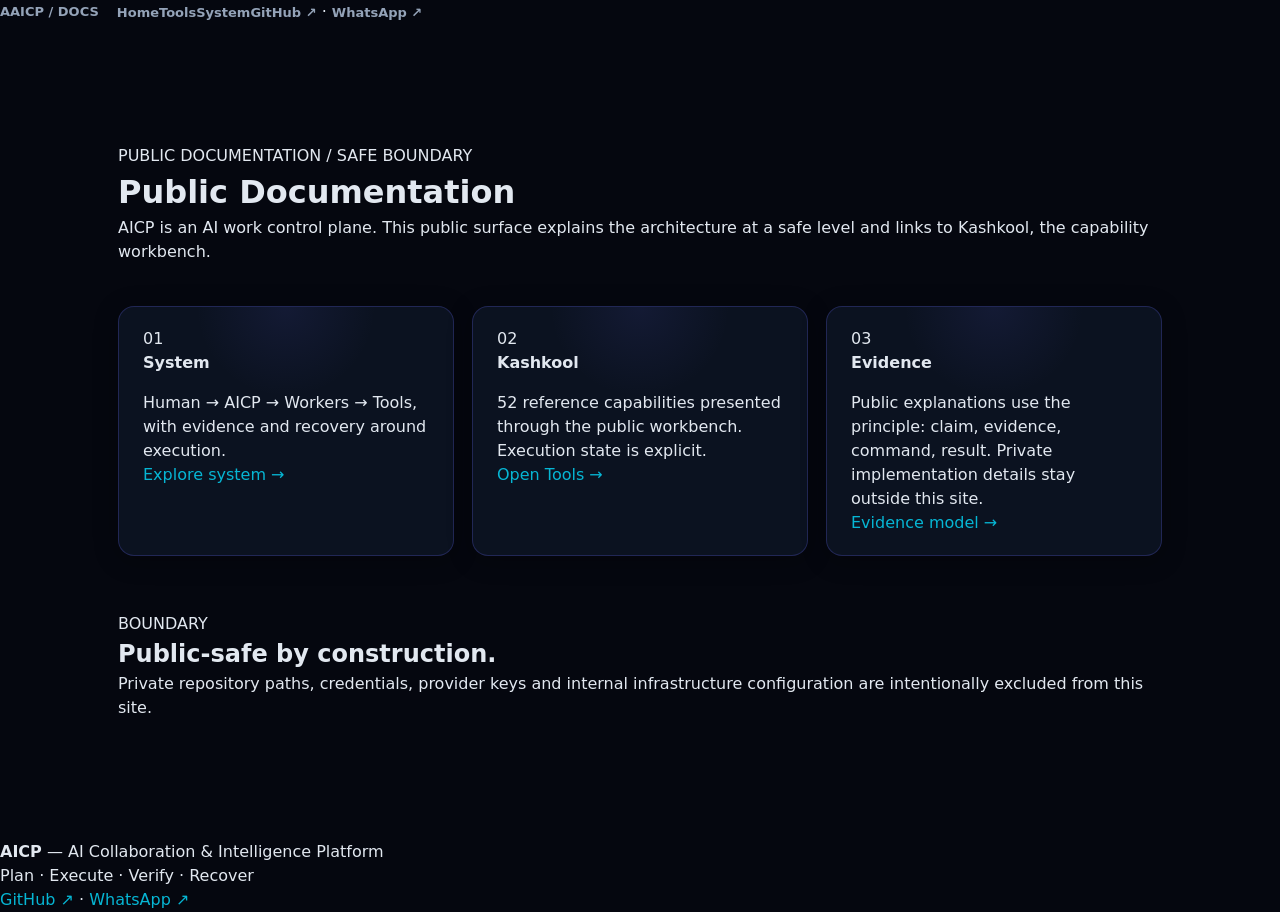
==== commit 231496b2: "feat: restore capability navigation and add social links" ====
--- a/docs/index.html
+++ b/docs/index.html
@@ -1 +1 @@
-<!doctype html><html lang="en"><head><meta charset="utf-8"><meta name="viewport" content="width=device-width,initial-scale=1"><title>Public Documentation — AICP</title><meta name="description" content="Public-safe documentation for AICP, Kashkool and the Capability Fabric."><link rel="stylesheet" href="../style.css"></head><body><header class="nav"><a class="brand" href="../"><span class="brand-mark">A</span><span>AICP / DOCS</span></a><nav><a href="../">Home</a><a href="../tools/">Tools</a><a href="../#system">System</a><a href="https://github.com/faridbarahimi">GitHub ↗</a></nav></header><main class="section" style="max-width:1100px;margin:0 auto;padding:120px 28px"><p class="eyebrow">PUBLIC DOCUMENTATION / SAFE BOUNDARY</p><h1>Public Documentation</h1><p class="lede">AICP is an AI work control plane. This public surface explains the architecture at a safe level and links to Kashkool, the capability workbench.</p><div class="grid" style="display:grid;grid-template-columns:repeat(auto-fit,minmax(260px,1fr));gap:18px;margin-top:42px"><article class="card"><span>01</span><h2>System</h2><p>Human → AICP → Workers → Tools, with evidence and recovery around execution.</p><a class="text-link" href="../#system">Explore system →</a></article><article class="card"><span>02</span><h2>Kashkool</h2><p>52 reference capabilities presented through the public workbench. Execution state is explicit.</p><a class="text-link" href="../tools/">Open Tools →</a></article><article class="card"><span>03</span><h2>Evidence</h2><p>Public explanations use the principle: claim, evidence, command, result. Private implementation details stay outside this site.</p><a class="text-link" href="../#evidence">Evidence model →</a></article></div><section style="margin-top:56px"><p class="eyebrow">BOUNDARY</p><h2>Public-safe by construction.</h2><p>Private repository paths, credentials, provider keys and internal infrastructure configuration are intentionally excluded from this site.</p></section></main><footer><div><b>AICP</b> — AI Collaboration &amp; Intelligence Platform</div><div>Plan · Execute · Verify · Recover</div><div><a href="https://github.com/faridbarahimi">GitHub ↗</a></div></footer></body></html>
+<!doctype html><html lang="en"><head><meta charset="utf-8"><meta name="viewport" content="width=device-width,initial-scale=1"><title>Public Documentation — AICP</title><meta name="description" content="Public-safe documentation for AICP, Kashkool and the Capability Fabric."><link rel="stylesheet" href="../style.css"></head><body><header class="nav"><a class="brand" href="../"><span class="brand-mark">A</span><span>AICP / DOCS</span></a><nav><a href="../">Home</a><a href="https://aicp-chat-clean.aicp-farid.workers.dev/tools/">Tools</a><a href="../#system">System</a><a href="https://github.com/faridbarahimi">GitHub ↗</a> · <a href="https://wa.me/989022232485">WhatsApp ↗</a></nav></header><main class="section" style="max-width:1100px;margin:0 auto;padding:120px 28px"><p class="eyebrow">PUBLIC DOCUMENTATION / SAFE BOUNDARY</p><h1>Public Documentation</h1><p class="lede">AICP is an AI work control plane. This public surface explains the architecture at a safe level and links to Kashkool, the capability workbench.</p><div class="grid" style="display:grid;grid-template-columns:repeat(auto-fit,minmax(260px,1fr));gap:18px;margin-top:42px"><article class="card"><span>01</span><h2>System</h2><p>Human → AICP → Workers → Tools, with evidence and recovery around execution.</p><a class="text-link" href="../#system">Explore system →</a></article><article class="card"><span>02</span><h2>Kashkool</h2><p>52 reference capabilities presented through the public workbench. Execution state is explicit.</p><a class="text-link" href="https://aicp-chat-clean.aicp-farid.workers.dev/tools/">Open Tools →</a></article><article class="card"><span>03</span><h2>Evidence</h2><p>Public explanations use the principle: claim, evidence, command, result. Private implementation details stay outside this site.</p><a class="text-link" href="../#evidence">Evidence model →</a></article></div><section style="margin-top:56px"><p class="eyebrow">BOUNDARY</p><h2>Public-safe by construction.</h2><p>Private repository paths, credentials, provider keys and internal infrastructure configuration are intentionally excluded from this site.</p></section></main><footer><div><b>AICP</b> — AI Collaboration &amp; Intelligence Platform</div><div>Plan · Execute · Verify · Recover</div><div><a href="https://github.com/faridbarahimi">GitHub ↗</a> · <a href="https://wa.me/989022232485">WhatsApp ↗</a></div></footer></body></html>
--- a/style.css
+++ b/style.css
@@ -5,9 +5,7 @@
   --text: #e2e8f0;
   --muted: #94a3b8;
   --primary: #6366f1;
-  --cyan: #8b5cf6;
-  --violet-soft: #c084fc;
-  --blue: #38bdf8;
+  --cyan: #06b6d4;
   --green: #22c55e;
   --purple: #8b5cf6;
   --orange: #f59e0b;
@@ -93,7 +91,7 @@
   font-size: 1.75rem;
   font-weight: 800;
   letter-spacing: -0.02em;
-  background: linear-gradient(135deg, #8b5cf6, #38bdf8);
+  background: linear-gradient(135deg, #6366f1, #06b6d4);
   -webkit-background-clip: text;
   -webkit-text-fill-color: transparent;
   background-clip: text;
@@ -124,7 +122,7 @@
   letter-spacing: 0.04em;
 }
 .p-badge.plan { color: #a5b4fc; border-color: #6366f1; background: rgba(99,102,241,0.15); }
-.p-badge.execute { color: #c084fc; border-color: #8b5cf6; background: rgba(139,92,246,0.15); }
+.p-badge.execute { color: #67e8f9; border-color: #06b6d4; background: rgba(6,182,212,0.15); }
 .p-badge.verify { color: #86efac; border-color: #22c55e; background: rgba(34,197,94,0.15); }
 .p-badge.recover { color: #c4b5fd; border-color: #8b5cf6; background: rgba(139,92,246,0.15); }
 
@@ -198,12 +196,12 @@
   border-radius: 50%;
   border: 2px solid transparent;
   background: linear-gradient(var(--bg), var(--bg)) padding-box,
-              linear-gradient(135deg, #8b5cf6, #38bdf8) border-box;
+              linear-gradient(135deg, #6366f1, #06b6d4) border-box;
   animation: pulse 3s ease-in-out infinite;
 }
 @keyframes pulse {
   0%, 100% { box-shadow: 0 0 20px rgba(99,102,241,0.4); }
-  50% { box-shadow: 0 0 40px rgba(139,92,246,0.5); }
+  50% { box-shadow: 0 0 40px rgba(6,182,212,0.5); }
 }
 .core-inner {
   position: absolute;
@@ -219,7 +217,7 @@
 .core-logo {
   font-size: 1.5rem;
   font-weight: 800;
-  background: linear-gradient(135deg, #8b5cf6, #38bdf8);
+  background: linear-gradient(135deg, #6366f1, #06b6d4);
   -webkit-background-clip: text;
   -webkit-text-fill-color: transparent;
 }
@@ -250,8 +248,8 @@
   min-width: 70px;
 }
 .worker-card.main {
-  border-color: #8b5cf6;
-  box-shadow: 0 0 15px rgba(139,92,246,0.3);
+  border-color: #06b6d4;
+  box-shadow: 0 0 15px rgba(6,182,212,0.3);
 }
 .w-icon { font-size: 1.1rem; }
 .real-world {
@@ -460,7 +458,7 @@
 .control-plane {
   display: inline-block;
   padding: 0.6rem 1.2rem;
-  background: linear-gradient(135deg, rgba(99,102,241,0.3), rgba(139,92,246,0.2));
+  background: linear-gradient(135deg, rgba(99,102,241,0.3), rgba(6,182,212,0.2));
   border: 1px solid rgba(99,102,241,0.5);
   border-radius: 12px;
   font-weight: 700;
@@ -506,10 +504,10 @@
 .arch-real span {
   font-size: 0.75rem;
   padding: 0.3rem 0.7rem;
-  background: rgba(139,92,246,0.1);
-  border: 1px solid rgba(139,92,246,0.3);
+  background: rgba(6,182,212,0.1);
+  border: 1px solid rgba(6,182,212,0.3);
   border-radius: 8px;
-  color: #c084fc;
+  color: #67e8f9;
 }
 
 /* Worker Network */
@@ -544,7 +542,7 @@
   width: 56px;
   height: 56px;
   border-radius: 50%;
-  background: linear-gradient(135deg, #8b5cf6, #38bdf8);
+  background: linear-gradient(135deg, #6366f1, #06b6d4);
   display: flex;
   align-items: center;
   justify-content: center;
@@ -660,7 +658,7 @@
   border: 1px solid;
 }
 .r-opt.free { color: #86efac; border-color: #22c55e; background: rgba(34,197,94,0.12); }
-.r-opt.cheap { color: #c084fc; border-color: #8b5cf6; background: rgba(139,92,246,0.12); }
+.r-opt.cheap { color: #67e8f9; border-color: #06b6d4; background: rgba(6,182,212,0.12); }
 .r-opt.specialist { color: #c4b5fd; border-color: #8b5cf6; background: rgba(139,92,246,0.12); }
 .r-opt.escalate { color: #fcd34d; border-color: #f59e0b; background: rgba(245,158,11,0.12); }
 
@@ -757,7 +755,7 @@
 }
 .bar div {
   height: 100%;
-  background: linear-gradient(90deg, #8b5cf6, #38bdf8);
+  background: linear-gradient(90deg, #6366f1, #06b6d4);
   border-radius: 4px;
 }
 .s-tag {
@@ -812,7 +810,7 @@
 .btn {
   display: inline-block;
   padding: 0.75rem 1.75rem;
-  background: linear-gradient(135deg, #8b5cf6, #38bdf8);
+  background: linear-gradient(135deg, #6366f1, #06b6d4);
   color: white !important;
   font-weight: 700;
   border-radius: 999px;
@@ -822,7 +820,7 @@
 }
 .btn:hover {
   transform: translateY(-2px);
-  box-shadow: 0 0 40px rgba(139,92,246,0.5);
+  box-shadow: 0 0 40px rgba(6,182,212,0.5);
 }
 .final-quote {
   margin-top: 1.5rem;
@@ -841,30 +839,49 @@
   color: var(--muted);
   border-top: 1px solid rgba(99,102,241,0.15);
 }
-/* Interactive showcase v2 additions */
-.card,.hero,.quote{transition:transform .45s ease,opacity .65s ease,box-shadow .35s ease}.card:hover{box-shadow:0 18px 55px rgba(0,0,0,.25),0 0 0 1px rgba(139,92,246,.08)}.card.visible,.hero.visible,.quote.visible{opacity:1;transform:none}.network-active{border-color:var(--cyan)!important;box-shadow:0 0 24px rgba(139,92,246,.32)!important;transform:scale(1.05)}.pipeline[data-active]{--active:1}.pipe-step{transition:transform .25s ease,box-shadow .25s ease,border-color .25s ease}.pipe-step.active{transform:translateY(-5px)}.status-signals .bar.signal{opacity:.8}.status-signals .bar.signal div{width:100%;background:linear-gradient(90deg,var(--primary),var(--cyan))}.status-signals .s-tag{font-size:.68rem;color:var(--cyan);white-space:nowrap}.workbench{grid-column:1/-1}.workbench-grid{display:grid;grid-template-columns:.8fr 1.2fr;gap:24px;align-items:stretch}.wb-control{padding:20px;border:1px solid var(--card-border);border-radius:12px;background:rgba(99,102,241,.04)}.wb-control label{display:block;color:var(--muted);font-size:.78rem;margin:10px 0 5px}.wb-control output{float:right;color:var(--cyan);font-family:var(--mono)}.wb-control input{width:100%;accent-color:var(--cyan)}.wb-run{margin-top:18px}.wb-note{font-size:.7rem;color:var(--muted);margin-top:15px}.wb-visual{position:relative;min-height:230px;border:1px solid var(--card-border);border-radius:12px;overflow:hidden;background:radial-gradient(circle at 50% 50%,rgba(99,102,241,.13),transparent 65%)}.wb-route{position:absolute;padding:12px 16px;border:1px solid var(--card-border);border-radius:10px;background:#0a1020;color:var(--muted);font:700 .7rem var(--mono);transition:.3s}.r-free{left:7%;top:18%}.r-special{left:39%;top:48%}.r-escalate{right:7%;top:18%}.wb-route.selected{color:#fff;border-color:var(--cyan);box-shadow:0 0 28px rgba(139,92,246,.25);transform:scale(1.05)}.wb-path{position:absolute;left:13%;right:13%;top:50%;height:2px;background:linear-gradient(90deg,var(--green),var(--cyan),var(--orange));opacity:.35}.wb-path:after{content:'';position:absolute;width:9px;height:9px;top:50%;left:0;transform:translate(-50%,-50%);border-radius:50%;background:var(--cyan);box-shadow:0 0 16px var(--cyan)}.wb-path.animate:after{animation:wbflow 1.4s ease-in-out}.wb-status{position:absolute;left:16px;right:16px;bottom:13px;padding:8px;border-radius:8px;background:#050912dd;color:#a5b4fc;font:9px var(--mono);text-align:center}.public-clock{margin-left:auto;color:var(--muted);font:9px var(--mono);align-self:flex-end}@keyframes wbflow{0%{left:0;opacity:0}15%{opacity:1}85%{opacity:1}100%{left:100%;opacity:0}}@media(max-width:800px){.workbench-grid{grid-template-columns:1fr}.public-clock{display:none}}
-.analytics-model{grid-column:1/-1}.model-intro,.tele-note{color:var(--muted);font-size:.78rem}.analytics-grid{display:grid;grid-template-columns:1fr 1fr;gap:18px;margin-top:16px}.chart-wrap{border:1px solid var(--card-border);border-radius:12px;padding:16px;background:rgba(99,102,241,.035)}.chart-wrap h3{font-size:.82rem;margin:0;color:#cbd5e1}.analytic-svg{width:100%;height:auto;margin-top:10px}.analytic-svg line{stroke:#334155}.analytic-svg polyline{fill:none;stroke:var(--cyan);stroke-width:3;filter:drop-shadow(0 0 5px rgba(139,92,246,.35))}.analytic-svg circle{fill:#e2e8f0}.analytic-svg text{fill:#718096;font:10px var(--mono)}.assurance-bars{display:grid;gap:16px;margin-top:18px}.assurance-bars div{display:grid;grid-template-columns:150px 1fr;align-items:center;gap:10px;font-size:.68rem;color:var(--muted)}.assurance-bars i{height:7px;border-radius:7px;background:linear-gradient(90deg,var(--primary),var(--cyan));width:var(--v);box-shadow:0 0 12px rgba(139,92,246,.18)}.chart-foot{display:block;color:#66758c;font-size:.62rem;margin-top:18px}.stat-label small{display:block;color:#64748b;font-size:.58rem;margin-left:16px}.tele-note{margin:-10px 0 16px}@media(max-width:800px){.analytics-grid{grid-template-columns:1fr}}
-
-/* VPS chat */
-.chat-card{position:relative;overflow:hidden}
-.chat-head{display:flex;justify-content:space-between;gap:20px;align-items:flex-start}
-.chat-intro{max-width:760px;color:var(--muted);line-height:1.7;margin:.4rem 0 0}
-.chat-connection{white-space:nowrap;font-family:'JetBrains Mono',monospace;font-size:.78rem;color:var(--muted);padding-top:.4rem}
-.chat-layout{display:grid;grid-template-columns:1.4fr 1fr;gap:18px;margin-top:20px}
-.chat-messages{min-height:250px;max-height:360px;overflow:auto;border:1px solid rgba(99,102,241,.18);border-radius:16px;padding:16px;background:rgba(2,6,23,.48)}
-.chat-msg{padding:11px 13px;margin:0 0 10px;border-radius:12px;border:1px solid rgba(148,163,184,.12)}
-.chat-msg p{margin:.35rem 0 0;line-height:1.55;white-space:pre-wrap;word-break:break-word}
-.chat-msg.user{background:rgba(99,102,241,.12);margin-left:12%}
-.chat-msg.system{background:rgba(245,158,11,.07)}
-.chat-msg.assistant{background:rgba(139,92,246,.08);margin-right:12%}
-.msg-role{font:600 .68rem 'JetBrains Mono',monospace;letter-spacing:.08em;color:#94a3b8}
-.chat-compose{display:flex;flex-direction:column;justify-content:space-between;gap:12px;padding:14px;border:1px solid rgba(99,102,241,.18);border-radius:16px;background:rgba(15,23,42,.48)}
-#chatInput{width:100%;min-height:150px;resize:vertical;background:rgba(2,6,23,.5);border:1px solid rgba(148,163,184,.2);border-radius:12px;color:inherit;padding:13px;font:inherit;outline:none}
-#chatInput:focus{border-color:rgba(99,102,241,.7);box-shadow:0 0 0 3px rgba(99,102,241,.08)}
-.chat-actions{display:flex;align-items:center;justify-content:space-between;gap:12px;font:500 .7rem 'JetBrains Mono',monospace;color:var(--muted)}
-.chat-actions .btn:disabled{opacity:.5;cursor:wait}
-.chat-config{margin-top:14px;color:var(--muted);font-size:.78rem}
-.chat-config p{line-height:1.6;margin:.55rem 0}
-.chat-security{font-family:'JetBrains Mono',monospace;font-size:.7rem}
-.dot.amber{background:#f59e0b}.dot.red{background:#ef4444}.dot.blue{background:#3b82f6}
-@media(max-width:760px){.chat-head{flex-direction:column}.chat-layout{grid-template-columns:1fr}.chat-messages{max-height:300px}.chat-compose{min-height:230px}.chat-actions{align-items:flex-end;flex-direction:column}.chat-user{margin-left:0}.chat-msg.assistant{margin-right:0}}
+.nav { display:flex; gap:18px; align-items:center; flex-wrap:wrap; }
+.nav a { color:var(--muted,#94a3b8); text-decoration:none; font-size:13px; font-weight:600; transition:.2s; }
+.nav a:hover { color:#fff; text-shadow:0 0 12px rgba(120,220,255,.7); }
+.btn.secondary { margin-left:10px; }
+a { transition: color .2s, opacity .2s, transform .2s; }
+a:hover { opacity:.9; }
+.card[id], section[id] { scroll-margin-top:90px; }
+@media(max-width:760px){ .nav { gap:10px; } .nav a { font-size:12px; } .btn.secondary { margin:8px 0 0; } }
+
+/* ============================================================
+   AICP INTERACTIVE ENHANCEMENT LAYER
+   ============================================================ */
+.aicp-nav{position:sticky;top:0;z-index:50;display:flex;justify-content:center;gap:6px;flex-wrap:wrap;padding:10px 14px;background:rgba(5,7,15,.78);backdrop-filter:blur(16px);border-bottom:1px solid rgba(99,102,241,.18)}
+.aicp-nav a{font:600 11px var(--mono);letter-spacing:.06em;color:#94a3b8;padding:7px 10px;border-radius:999px;transition:.25s;text-decoration:none}
+.aicp-nav a:hover,.aicp-nav a.active{color:#fff;background:rgba(99,102,241,.16);box-shadow:0 0 18px rgba(99,102,241,.22);text-decoration:none}
+.aicp-reveal{opacity:0;transform:translateY(22px);transition:opacity .7s ease,transform .7s ease}
+.aicp-reveal.aicp-in{opacity:1;transform:none}
+.aicp-clickable{cursor:pointer;position:relative;transition:transform .22s,border-color .22s,box-shadow .22s}
+.aicp-clickable:hover,.aicp-clickable:focus{transform:translateY(-3px);border-color:rgba(6,182,212,.7);box-shadow:0 0 24px rgba(6,182,212,.16);outline:none}
+.card,.models-box,.tools-box,.live-overview{position:relative;overflow:hidden}
+.card:after,.models-box:after,.tools-box:after,.live-overview:after{content:"";position:absolute;inset:0;background:radial-gradient(circle at var(--mx,50%) var(--my,0%),rgba(99,102,241,.13),transparent 30%);pointer-events:none;opacity:.75;transition:opacity .25s}
+.aicp-spark{display:block;width:100%;height:120px;margin-top:16px;border-top:1px solid rgba(99,102,241,.12);border-bottom:1px solid rgba(99,102,241,.08)}
+.aicp-modal{position:fixed;inset:0;z-index:100;display:grid;place-items:center;opacity:0;pointer-events:none;transition:opacity .25s}.aicp-modal.open{opacity:1;pointer-events:auto}
+.aicp-modal-backdrop{position:absolute;inset:0;background:rgba(1,3,10,.72);backdrop-filter:blur(10px)}
+.aicp-modal-panel{position:relative;width:min(620px,calc(100% - 32px));padding:28px;border:1px solid rgba(99,102,241,.45);border-radius:20px;background:linear-gradient(145deg,rgba(15,23,42,.98),rgba(8,12,26,.98));box-shadow:0 0 80px rgba(99,102,241,.22);transform:translateY(18px) scale(.98);transition:.3s}.aicp-modal.open .aicp-modal-panel{transform:none}
+.aicp-modal-kicker{font:600 10px var(--mono);letter-spacing:.14em;color:#06b6d4;margin-bottom:10px}.aicp-modal-panel h3{font-size:1.5rem;margin-bottom:10px}.aicp-modal-panel p{color:#94a3b8;line-height:1.7;margin-bottom:16px}.aicp-modal-panel ul{padding-left:20px;color:#cbd5e1}.aicp-modal-panel li{margin:7px 0}
+.aicp-modal-close{position:absolute;right:14px;top:12px;border:0;background:transparent;color:#94a3b8;font-size:28px;cursor:pointer}.aicp-modal-close:hover{color:#fff}.modal-open{overflow:hidden}
+.core-node:before{content:"";position:absolute;inset:-18px;border:1px dashed rgba(6,182,212,.25);border-radius:50%;animation:aicp-orbit 14s linear infinite}.core-ring:after{content:"";position:absolute;inset:-7px;border-radius:50%;border:1px solid rgba(6,182,212,.25);animation:aicp-spin 5s linear infinite}@keyframes aicp-orbit{to{transform:rotate(360deg)}}@keyframes aicp-spin{to{transform:rotate(-360deg)}}
+.worker-card,.n-node,.eco-item{transition:transform .25s,box-shadow .25s,border-color .25s}.worker-card:hover,.n-node:hover,.eco-item:hover{transform:translateY(-5px) scale(1.015);border-color:rgba(6,182,212,.65);box-shadow:0 0 28px rgba(6,182,212,.13)}
+.pipe-step{transition:transform .2s,box-shadow .2s}.pipe-step:hover{transform:translateY(-4px);box-shadow:0 0 22px rgba(99,102,241,.22)}
+.status .bar div{transition:width 1.2s cubic-bezier(.2,.8,.2,1)}
+.live-badge{animation:aicp-blink 1.8s ease-in-out infinite}@keyframes aicp-blink{50%{opacity:.45}}
+@media(max-width:700px){.aicp-nav{justify-content:flex-start;overflow:auto;flex-wrap:nowrap}.aicp-nav a{white-space:nowrap}.aicp-modal-panel{padding:22px}}
+@media(prefers-reduced-motion:reduce){*,*::before,*::after{animation-duration:.01ms!important;animation-iteration-count:1!important;scroll-behavior:auto!important;transition-duration:.01ms!important}.aicp-reveal{opacity:1;transform:none}}
+
+.cta-actions{display:flex;justify-content:center;align-items:center;gap:12px;flex-wrap:wrap}.cta-actions .secondary{background:rgba(99,102,241,.12);border:1px solid rgba(99,102,241,.35);box-shadow:none}.cta-actions .secondary:hover{box-shadow:0 0 30px rgba(99,102,241,.25)}
+
+.aicp-visual-rail{display:flex;gap:12px;margin-top:18px;overflow:hidden;mask-image:linear-gradient(90deg,transparent,#000 8%,#000 92%,transparent)}.aicp-visual-rail img{width:calc(33.333% - 8px);min-width:220px;height:130px;object-fit:cover;border:1px solid rgba(99,102,241,.25);border-radius:14px;background:#080d19;opacity:.78;animation:aicp-float 5s ease-in-out infinite}.aicp-visual-rail img:nth-child(2){animation-delay:-1.3s}.aicp-visual-rail img:nth-child(3){animation-delay:-2.6s}.aicp-visual-rail img:nth-child(4){animation-delay:-3.9s}@keyframes aicp-float{0%,100%{transform:translateY(3px);filter:drop-shadow(0 0 5px rgba(99,102,241,.12))}50%{transform:translateY(-7px);filter:drop-shadow(0 0 18px rgba(6,182,212,.2))}}@media(max-width:700px){.aicp-visual-rail{overflow-x:auto;mask-image:none}.aicp-visual-rail img{min-width:78%;height:150px}}
+
+.section-head{display:flex;align-items:center;justify-content:space-between;gap:16px}.section-link{font:600 11px var(--mono);color:#67e8f9;text-decoration:none;padding:8px 11px;border:1px solid rgba(6,182,212,.25);border-radius:999px;transition:.2s}.section-link:hover{background:rgba(6,182,212,.1);box-shadow:0 0 18px rgba(6,182,212,.15)}
+.gh-profile-strip{display:grid;grid-template-columns:auto minmax(180px,1fr) repeat(3,auto);align-items:center;gap:16px;padding:16px;margin:16px 0;border:1px solid rgba(99,102,241,.18);border-radius:16px;background:rgba(2,6,23,.4)}.gh-avatar-wrap{width:52px;height:52px;border-radius:50%;padding:2px;background:linear-gradient(135deg,#6366f1,#06b6d4)}.gh-avatar-wrap img{width:100%;height:100%;border-radius:50%;display:block}.gh-profile-copy{display:flex;flex-direction:column;gap:4px}.gh-profile-copy strong{font-size:15px}.gh-profile-copy span{font-size:11px;color:#94a3b8}.gh-kpi{min-width:65px;text-align:center}.gh-kpi b{display:block;font:700 18px var(--mono);color:#67e8f9}.gh-kpi span{font:500 9px var(--mono);color:#64748b;text-transform:uppercase;letter-spacing:.08em}.gh-grid{display:grid;grid-template-columns:1.15fr .85fr;gap:14px}.gh-panel{border:1px solid rgba(99,102,241,.16);border-radius:16px;background:rgba(2,6,23,.35);padding:14px}.panel-title{font:600 10px var(--mono);letter-spacing:.14em;color:#64748b;margin-bottom:10px}.repo-list,.event-list{display:grid;gap:8px}.repo-card,.event-card{display:block;text-decoration:none;color:inherit;border:1px solid rgba(148,163,184,.1);background:rgba(15,23,42,.5);border-radius:12px;padding:11px;transition:.22s}.repo-card:hover,.event-card:hover{transform:translateX(3px);border-color:rgba(6,182,212,.4);box-shadow:0 0 20px rgba(6,182,212,.08)}.repo-top{display:flex;justify-content:space-between;gap:8px}.repo-top strong{font-size:12px}.repo-top span{color:#67e8f9}.repo-card p{font-size:10px;line-height:1.5;color:#94a3b8;margin:5px 0 8px;display:-webkit-box;-webkit-line-clamp:2;-webkit-box-orient:vertical;overflow:hidden}.repo-meta{display:flex;gap:10px;color:#64748b;font:500 9px var(--mono)}.event-card{display:flex;align-items:center;gap:10px}.event-icon{width:25px;height:25px;display:grid;place-items:center;border-radius:7px;background:rgba(99,102,241,.12);color:#67e8f9;font-weight:700}.event-card b{font:600 10px var(--mono);color:#cbd5e1}.event-card small{display:block;color:#64748b;font-size:9px;margin-top:3px}.gh-loading,.gh-empty{padding:16px;color:#64748b;font:500 10px var(--mono);text-align:center}.gh-footer{display:flex;justify-content:space-between;gap:10px;margin-top:12px;color:#475569;font:500 9px var(--mono)}.status-dot{display:inline-block;width:6px;height:6px;border-radius:50%;background:#22c55e;box-shadow:0 0 10px #22c55e;margin-right:5px}.gh-empty a{color:#67e8f9}.github-live{overflow:hidden}
+@media(max-width:760px){.gh-profile-strip{grid-template-columns:auto 1fr 1fr 1fr}.gh-profile-copy{grid-column:2/5}.gh-grid{grid-template-columns:1fr}.gh-kpi{min-width:0}.section-head{align-items:flex-start}.section-link{white-space:nowrap}}
+@media(max-width:480px){.gh-profile-strip{grid-template-columns:auto 1fr 1fr}.gh-profile-copy{grid-column:2/4}.gh-kpi:nth-last-child(2){grid-column:2}.gh-footer{flex-direction:column}}
+
+.aicp-nav{position:sticky;top:0;z-index:90;display:flex;justify-content:center;gap:4px;flex-wrap:wrap;padding:9px 12px;background:rgba(4,7,15,.72);backdrop-filter:blur(18px);border-bottom:1px solid rgba(99,102,241,.16);box-shadow:0 8px 30px rgba(0,0,0,.12)}.aicp-nav a{font:600 10px var(--mono);letter-spacing:.08em;text-transform:uppercase;color:#64748b;text-decoration:none;padding:7px 10px;border-radius:999px;transition:.2s}.aicp-nav a:hover,.aicp-nav a.active{color:#e2e8f0;background:rgba(99,102,241,.14);box-shadow:0 0 18px rgba(99,102,241,.14)}.aicp-progress{position:fixed;left:0;top:0;height:2px;width:0;z-index:120;background:linear-gradient(90deg,#6366f1,#06b6d4,#a78bfa);box-shadow:0 0 12px rgba(6,182,212,.7)}.aicp-top{position:fixed;right:20px;bottom:20px;z-index:80;width:42px;height:42px;border:1px solid rgba(99,102,241,.35);border-radius:50%;background:rgba(5,7,15,.82);color:#67e8f9;font:700 18px var(--mono);cursor:pointer;opacity:0;pointer-events:none;transform:translateY(10px);transition:.25s;backdrop-filter:blur(10px)}.aicp-top.show{opacity:1;pointer-events:auto;transform:none}.aicp-top:hover{box-shadow:0 0 25px rgba(6,182,212,.22);transform:translateY(-2px)}.aicp-particles{position:fixed;inset:0;z-index:-1;pointer-events:none;opacity:.65}.hero,.dashboard,.header,.quote,.footer{position:relative;z-index:1}html{scroll-behavior:smooth;scroll-padding-top:70px}
+@media(max-width:700px){.aicp-nav{justify-content:flex-start;overflow-x:auto;flex-wrap:nowrap}.aicp-nav a{white-space:nowrap}.aicp-top{right:12px;bottom:12px}}
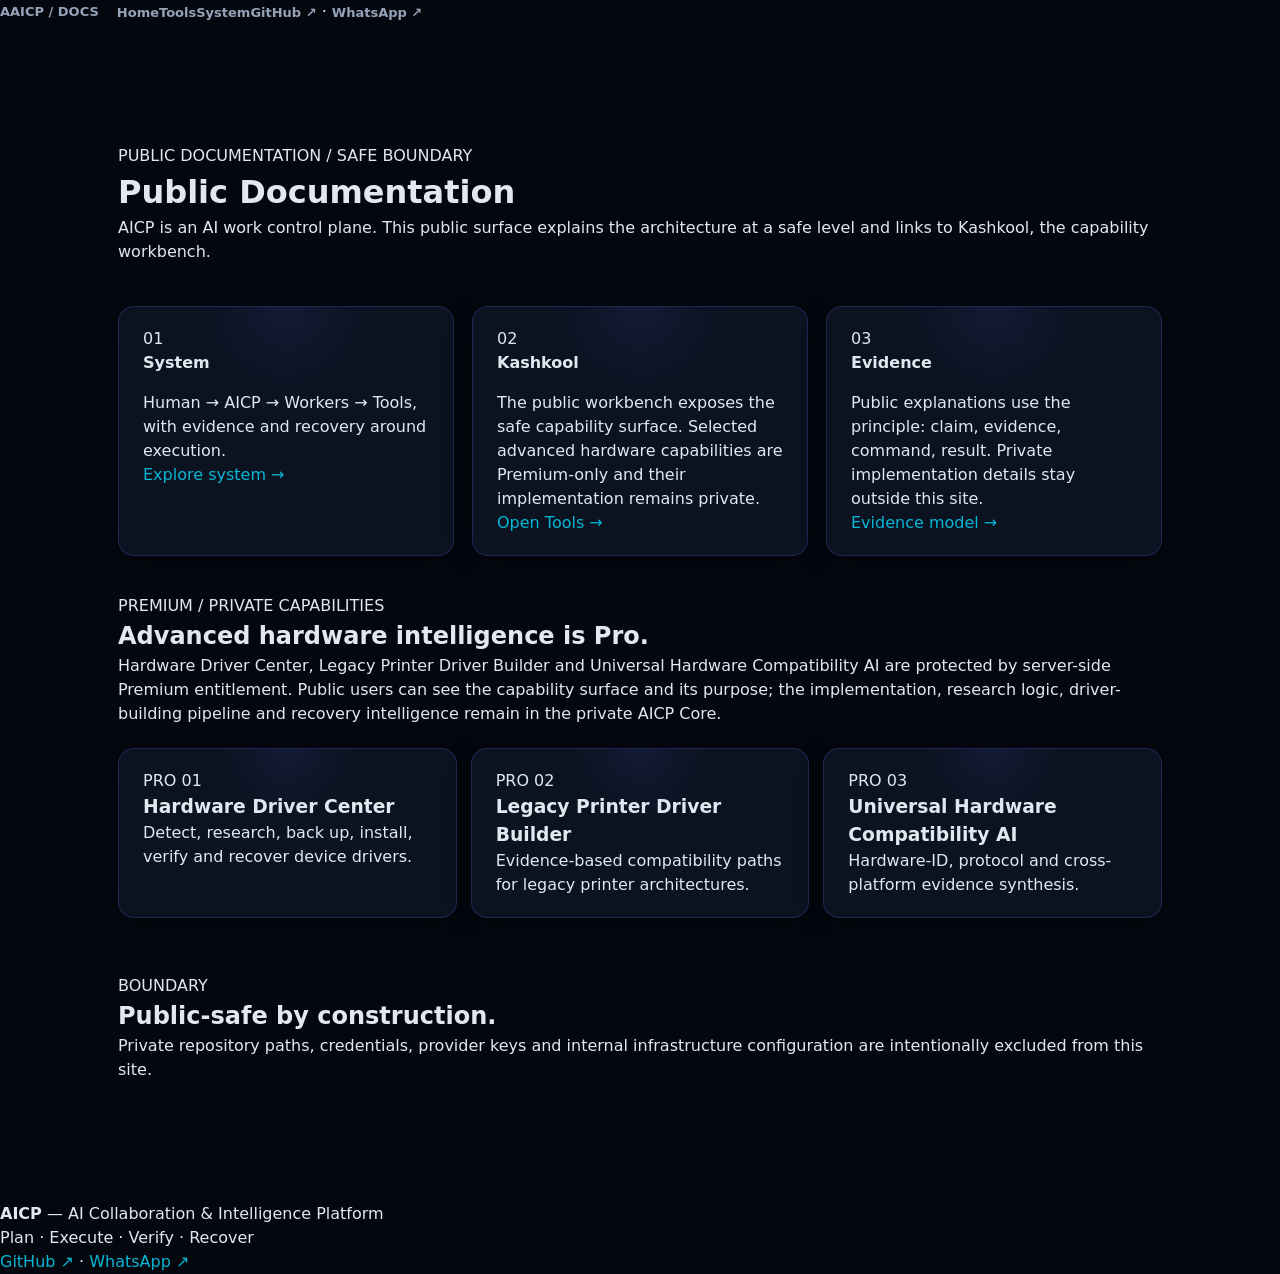
==== commit 6c0d3496: "docs: mark advanced hardware capabilities as Pro" ====
--- a/docs/index.html
+++ b/docs/index.html
@@ -1 +1 @@
-<!doctype html><html lang="en"><head><meta charset="utf-8"><meta name="viewport" content="width=device-width,initial-scale=1"><title>Public Documentation — AICP</title><meta name="description" content="Public-safe documentation for AICP, Kashkool and the Capability Fabric."><link rel="stylesheet" href="../style.css"></head><body><header class="nav"><a class="brand" href="../"><span class="brand-mark">A</span><span>AICP / DOCS</span></a><nav><a href="../">Home</a><a href="https://aicp-chat-clean.aicp-farid.workers.dev/tools/">Tools</a><a href="../#system">System</a><a href="https://github.com/faridbarahimi">GitHub ↗</a> · <a href="https://wa.me/989022232485">WhatsApp ↗</a></nav></header><main class="section" style="max-width:1100px;margin:0 auto;padding:120px 28px"><p class="eyebrow">PUBLIC DOCUMENTATION / SAFE BOUNDARY</p><h1>Public Documentation</h1><p class="lede">AICP is an AI work control plane. This public surface explains the architecture at a safe level and links to Kashkool, the capability workbench.</p><div class="grid" style="display:grid;grid-template-columns:repeat(auto-fit,minmax(260px,1fr));gap:18px;margin-top:42px"><article class="card"><span>01</span><h2>System</h2><p>Human → AICP → Workers → Tools, with evidence and recovery around execution.</p><a class="text-link" href="../#system">Explore system →</a></article><article class="card"><span>02</span><h2>Kashkool</h2><p>52 reference capabilities presented through the public workbench. Execution state is explicit.</p><a class="text-link" href="https://aicp-chat-clean.aicp-farid.workers.dev/tools/">Open Tools →</a></article><article class="card"><span>03</span><h2>Evidence</h2><p>Public explanations use the principle: claim, evidence, command, result. Private implementation details stay outside this site.</p><a class="text-link" href="../#evidence">Evidence model →</a></article></div><section style="margin-top:56px"><p class="eyebrow">BOUNDARY</p><h2>Public-safe by construction.</h2><p>Private repository paths, credentials, provider keys and internal infrastructure configuration are intentionally excluded from this site.</p></section></main><footer><div><b>AICP</b> — AI Collaboration &amp; Intelligence Platform</div><div>Plan · Execute · Verify · Recover</div><div><a href="https://github.com/faridbarahimi">GitHub ↗</a> · <a href="https://wa.me/989022232485">WhatsApp ↗</a></div></footer></body></html>
+<!doctype html><html lang="en"><head><meta charset="utf-8"><meta name="viewport" content="width=device-width,initial-scale=1"><title>Public Documentation — AICP</title><meta name="description" content="Public-safe documentation for AICP, Kashkool and the Capability Fabric."><link rel="stylesheet" href="../style.css"></head><body><header class="nav"><a class="brand" href="../"><span class="brand-mark">A</span><span>AICP / DOCS</span></a><nav><a href="../">Home</a><a href="https://aicp-chat-clean.aicp-farid.workers.dev/tools/">Tools</a><a href="../#system">System</a><a href="https://github.com/faridbarahimi">GitHub ↗</a> · <a href="https://wa.me/989022232485">WhatsApp ↗</a></nav></header><main class="section" style="max-width:1100px;margin:0 auto;padding:120px 28px"><p class="eyebrow">PUBLIC DOCUMENTATION / SAFE BOUNDARY</p><h1>Public Documentation</h1><p class="lede">AICP is an AI work control plane. This public surface explains the architecture at a safe level and links to Kashkool, the capability workbench.</p><div class="grid" style="display:grid;grid-template-columns:repeat(auto-fit,minmax(260px,1fr));gap:18px;margin-top:42px"><article class="card"><span>01</span><h2>System</h2><p>Human → AICP → Workers → Tools, with evidence and recovery around execution.</p><a class="text-link" href="../#system">Explore system →</a></article><article class="card"><span>02</span><h2>Kashkool</h2><p>The public workbench exposes the safe capability surface. Selected advanced hardware capabilities are Premium-only and their implementation remains private.</p><a class="text-link" href="https://aicp-chat-clean.aicp-farid.workers.dev/tools/">Open Tools →</a></article><article class="card"><span>03</span><h2>Evidence</h2><p>Public explanations use the principle: claim, evidence, command, result. Private implementation details stay outside this site.</p><a class="text-link" href="../#evidence">Evidence model →</a></article></div><section style="margin-top:38px"><p class="eyebrow">PREMIUM / PRIVATE CAPABILITIES</p><h2>Advanced hardware intelligence is Pro.</h2><p>Hardware Driver Center, Legacy Printer Driver Builder and Universal Hardware Compatibility AI are protected by server-side Premium entitlement. Public users can see the capability surface and its purpose; the implementation, research logic, driver-building pipeline and recovery intelligence remain in the private AICP Core.</p><div class="grid" style="display:grid;grid-template-columns:repeat(auto-fit,minmax(220px,1fr));gap:14px;margin-top:22px"><article class="card"><span>PRO 01</span><h3>Hardware Driver Center</h3><p>Detect, research, back up, install, verify and recover device drivers.</p></article><article class="card"><span>PRO 02</span><h3>Legacy Printer Driver Builder</h3><p>Evidence-based compatibility paths for legacy printer architectures.</p></article><article class="card"><span>PRO 03</span><h3>Universal Hardware Compatibility AI</h3><p>Hardware-ID, protocol and cross-platform evidence synthesis.</p></article></div></section><section style="margin-top:56px"><p class="eyebrow">BOUNDARY</p><h2>Public-safe by construction.</h2><p>Private repository paths, credentials, provider keys and internal infrastructure configuration are intentionally excluded from this site.</p></section></main><footer><div><b>AICP</b> — AI Collaboration &amp; Intelligence Platform</div><div>Plan · Execute · Verify · Recover</div><div><a href="https://github.com/faridbarahimi">GitHub ↗</a> · <a href="https://wa.me/989022232485">WhatsApp ↗</a></div></footer></body></html>
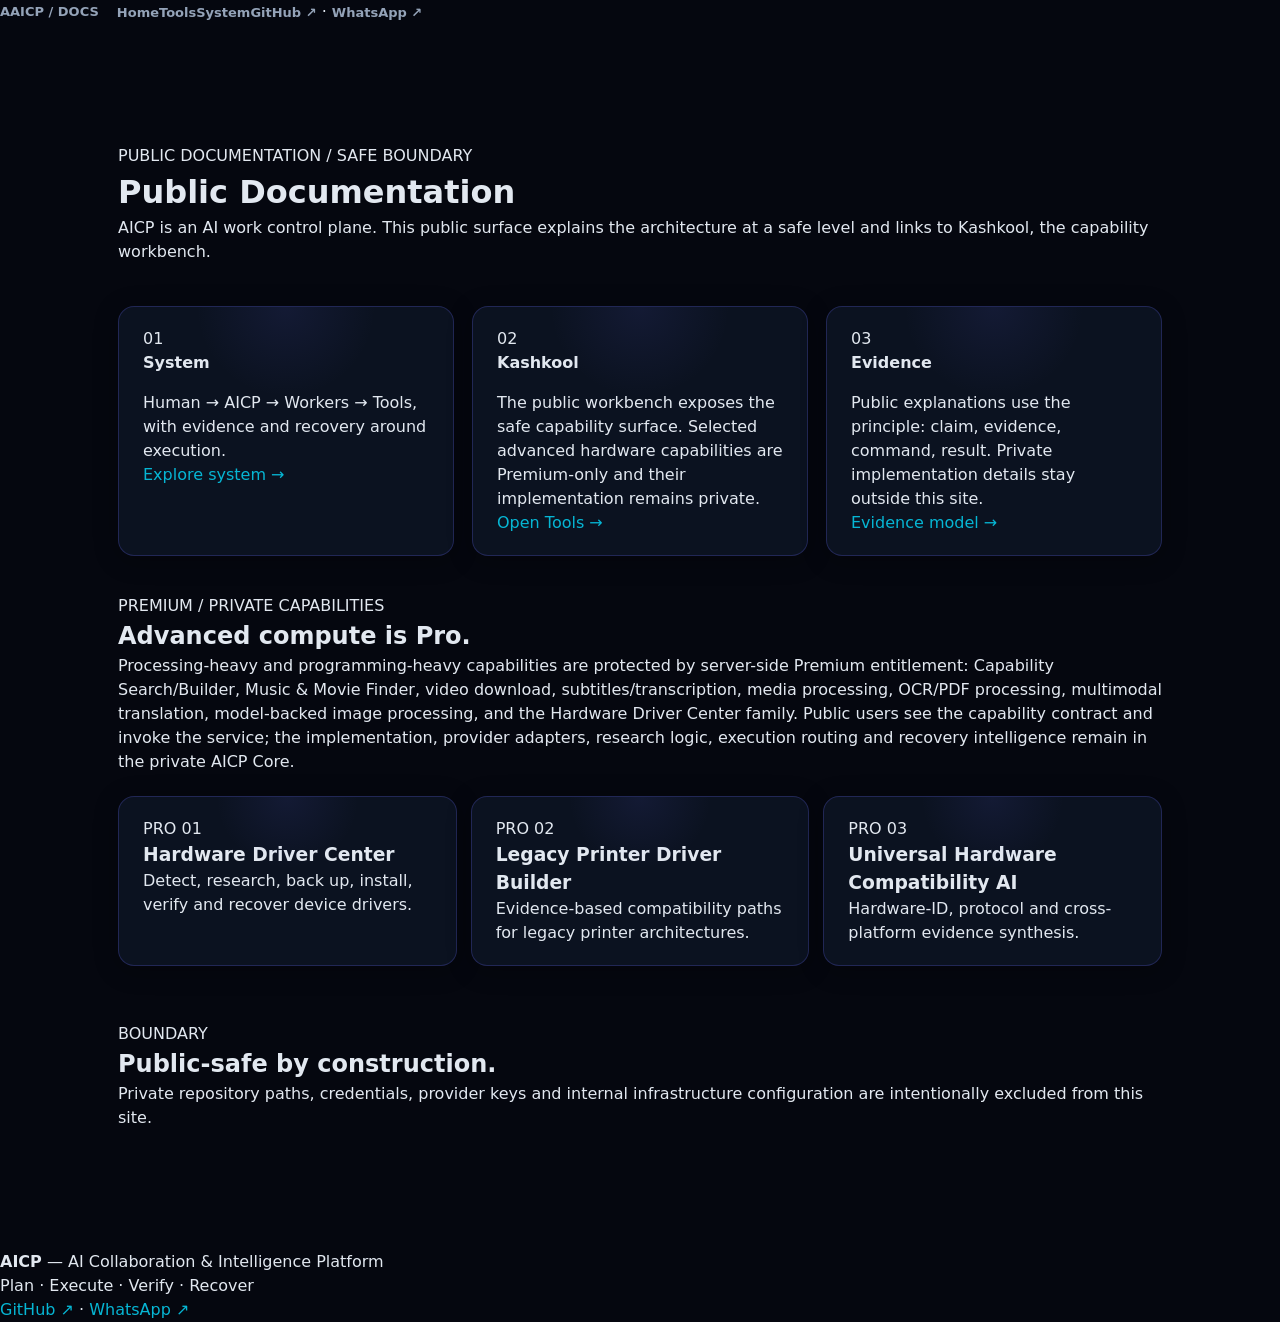
==== commit 310eea1c: "docs: expose Premium compute boundary without private source" ====
--- a/docs/index.html
+++ b/docs/index.html
@@ -1 +1 @@
-<!doctype html><html lang="en"><head><meta charset="utf-8"><meta name="viewport" content="width=device-width,initial-scale=1"><title>Public Documentation — AICP</title><meta name="description" content="Public-safe documentation for AICP, Kashkool and the Capability Fabric."><link rel="stylesheet" href="../style.css"></head><body><header class="nav"><a class="brand" href="../"><span class="brand-mark">A</span><span>AICP / DOCS</span></a><nav><a href="../">Home</a><a href="https://aicp-chat-clean.aicp-farid.workers.dev/tools/">Tools</a><a href="../#system">System</a><a href="https://github.com/faridbarahimi">GitHub ↗</a> · <a href="https://wa.me/989022232485">WhatsApp ↗</a></nav></header><main class="section" style="max-width:1100px;margin:0 auto;padding:120px 28px"><p class="eyebrow">PUBLIC DOCUMENTATION / SAFE BOUNDARY</p><h1>Public Documentation</h1><p class="lede">AICP is an AI work control plane. This public surface explains the architecture at a safe level and links to Kashkool, the capability workbench.</p><div class="grid" style="display:grid;grid-template-columns:repeat(auto-fit,minmax(260px,1fr));gap:18px;margin-top:42px"><article class="card"><span>01</span><h2>System</h2><p>Human → AICP → Workers → Tools, with evidence and recovery around execution.</p><a class="text-link" href="../#system">Explore system →</a></article><article class="card"><span>02</span><h2>Kashkool</h2><p>The public workbench exposes the safe capability surface. Selected advanced hardware capabilities are Premium-only and their implementation remains private.</p><a class="text-link" href="https://aicp-chat-clean.aicp-farid.workers.dev/tools/">Open Tools →</a></article><article class="card"><span>03</span><h2>Evidence</h2><p>Public explanations use the principle: claim, evidence, command, result. Private implementation details stay outside this site.</p><a class="text-link" href="../#evidence">Evidence model →</a></article></div><section style="margin-top:38px"><p class="eyebrow">PREMIUM / PRIVATE CAPABILITIES</p><h2>Advanced hardware intelligence is Pro.</h2><p>Hardware Driver Center, Legacy Printer Driver Builder and Universal Hardware Compatibility AI are protected by server-side Premium entitlement. Public users can see the capability surface and its purpose; the implementation, research logic, driver-building pipeline and recovery intelligence remain in the private AICP Core.</p><div class="grid" style="display:grid;grid-template-columns:repeat(auto-fit,minmax(220px,1fr));gap:14px;margin-top:22px"><article class="card"><span>PRO 01</span><h3>Hardware Driver Center</h3><p>Detect, research, back up, install, verify and recover device drivers.</p></article><article class="card"><span>PRO 02</span><h3>Legacy Printer Driver Builder</h3><p>Evidence-based compatibility paths for legacy printer architectures.</p></article><article class="card"><span>PRO 03</span><h3>Universal Hardware Compatibility AI</h3><p>Hardware-ID, protocol and cross-platform evidence synthesis.</p></article></div></section><section style="margin-top:56px"><p class="eyebrow">BOUNDARY</p><h2>Public-safe by construction.</h2><p>Private repository paths, credentials, provider keys and internal infrastructure configuration are intentionally excluded from this site.</p></section></main><footer><div><b>AICP</b> — AI Collaboration &amp; Intelligence Platform</div><div>Plan · Execute · Verify · Recover</div><div><a href="https://github.com/faridbarahimi">GitHub ↗</a> · <a href="https://wa.me/989022232485">WhatsApp ↗</a></div></footer></body></html>
+<!doctype html><html lang="en"><head><meta charset="utf-8"><meta name="viewport" content="width=device-width,initial-scale=1"><title>Public Documentation — AICP</title><meta name="description" content="Public-safe documentation for AICP, Kashkool and the Capability Fabric."><link rel="stylesheet" href="../style.css"></head><body><header class="nav"><a class="brand" href="../"><span class="brand-mark">A</span><span>AICP / DOCS</span></a><nav><a href="../">Home</a><a href="https://aicp-chat-clean.aicp-farid.workers.dev/tools/">Tools</a><a href="../#system">System</a><a href="https://github.com/faridbarahimi">GitHub ↗</a> · <a href="https://wa.me/989022232485">WhatsApp ↗</a></nav></header><main class="section" style="max-width:1100px;margin:0 auto;padding:120px 28px"><p class="eyebrow">PUBLIC DOCUMENTATION / SAFE BOUNDARY</p><h1>Public Documentation</h1><p class="lede">AICP is an AI work control plane. This public surface explains the architecture at a safe level and links to Kashkool, the capability workbench.</p><div class="grid" style="display:grid;grid-template-columns:repeat(auto-fit,minmax(260px,1fr));gap:18px;margin-top:42px"><article class="card"><span>01</span><h2>System</h2><p>Human → AICP → Workers → Tools, with evidence and recovery around execution.</p><a class="text-link" href="../#system">Explore system →</a></article><article class="card"><span>02</span><h2>Kashkool</h2><p>The public workbench exposes the safe capability surface. Selected advanced hardware capabilities are Premium-only and their implementation remains private.</p><a class="text-link" href="https://aicp-chat-clean.aicp-farid.workers.dev/tools/">Open Tools →</a></article><article class="card"><span>03</span><h2>Evidence</h2><p>Public explanations use the principle: claim, evidence, command, result. Private implementation details stay outside this site.</p><a class="text-link" href="../#evidence">Evidence model →</a></article></div><section style="margin-top:38px"><p class="eyebrow">PREMIUM / PRIVATE CAPABILITIES</p><h2>Advanced compute is Pro.</h2><p>Processing-heavy and programming-heavy capabilities are protected by server-side Premium entitlement: Capability Search/Builder, Music &amp; Movie Finder, video download, subtitles/transcription, media processing, OCR/PDF processing, multimodal translation, model-backed image processing, and the Hardware Driver Center family. Public users see the capability contract and invoke the service; the implementation, provider adapters, research logic, execution routing and recovery intelligence remain in the private AICP Core.</p><div class="grid" style="display:grid;grid-template-columns:repeat(auto-fit,minmax(220px,1fr));gap:14px;margin-top:22px"><article class="card"><span>PRO 01</span><h3>Hardware Driver Center</h3><p>Detect, research, back up, install, verify and recover device drivers.</p></article><article class="card"><span>PRO 02</span><h3>Legacy Printer Driver Builder</h3><p>Evidence-based compatibility paths for legacy printer architectures.</p></article><article class="card"><span>PRO 03</span><h3>Universal Hardware Compatibility AI</h3><p>Hardware-ID, protocol and cross-platform evidence synthesis.</p></article></div></section><section style="margin-top:56px"><p class="eyebrow">BOUNDARY</p><h2>Public-safe by construction.</h2><p>Private repository paths, credentials, provider keys and internal infrastructure configuration are intentionally excluded from this site.</p></section></main><footer><div><b>AICP</b> — AI Collaboration &amp; Intelligence Platform</div><div>Plan · Execute · Verify · Recover</div><div><a href="https://github.com/faridbarahimi">GitHub ↗</a> · <a href="https://wa.me/989022232485">WhatsApp ↗</a></div></footer></body></html>
